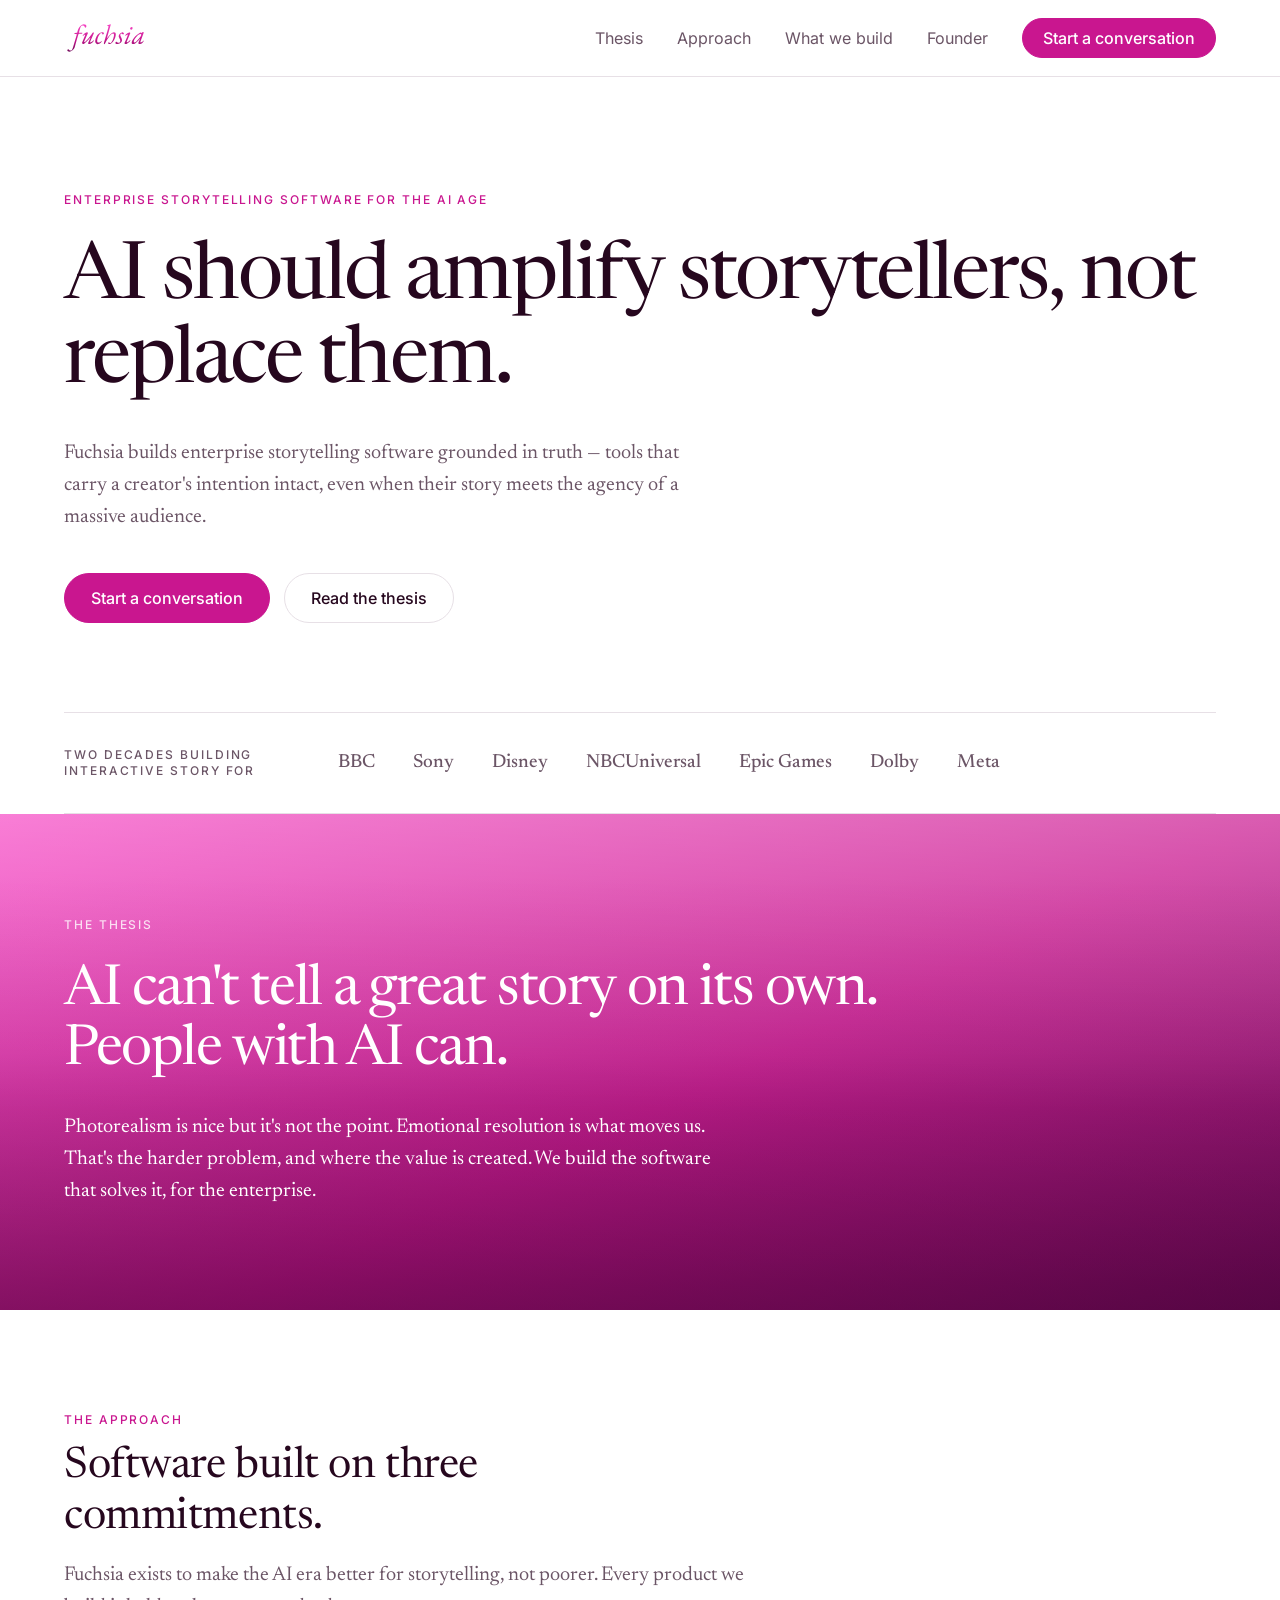
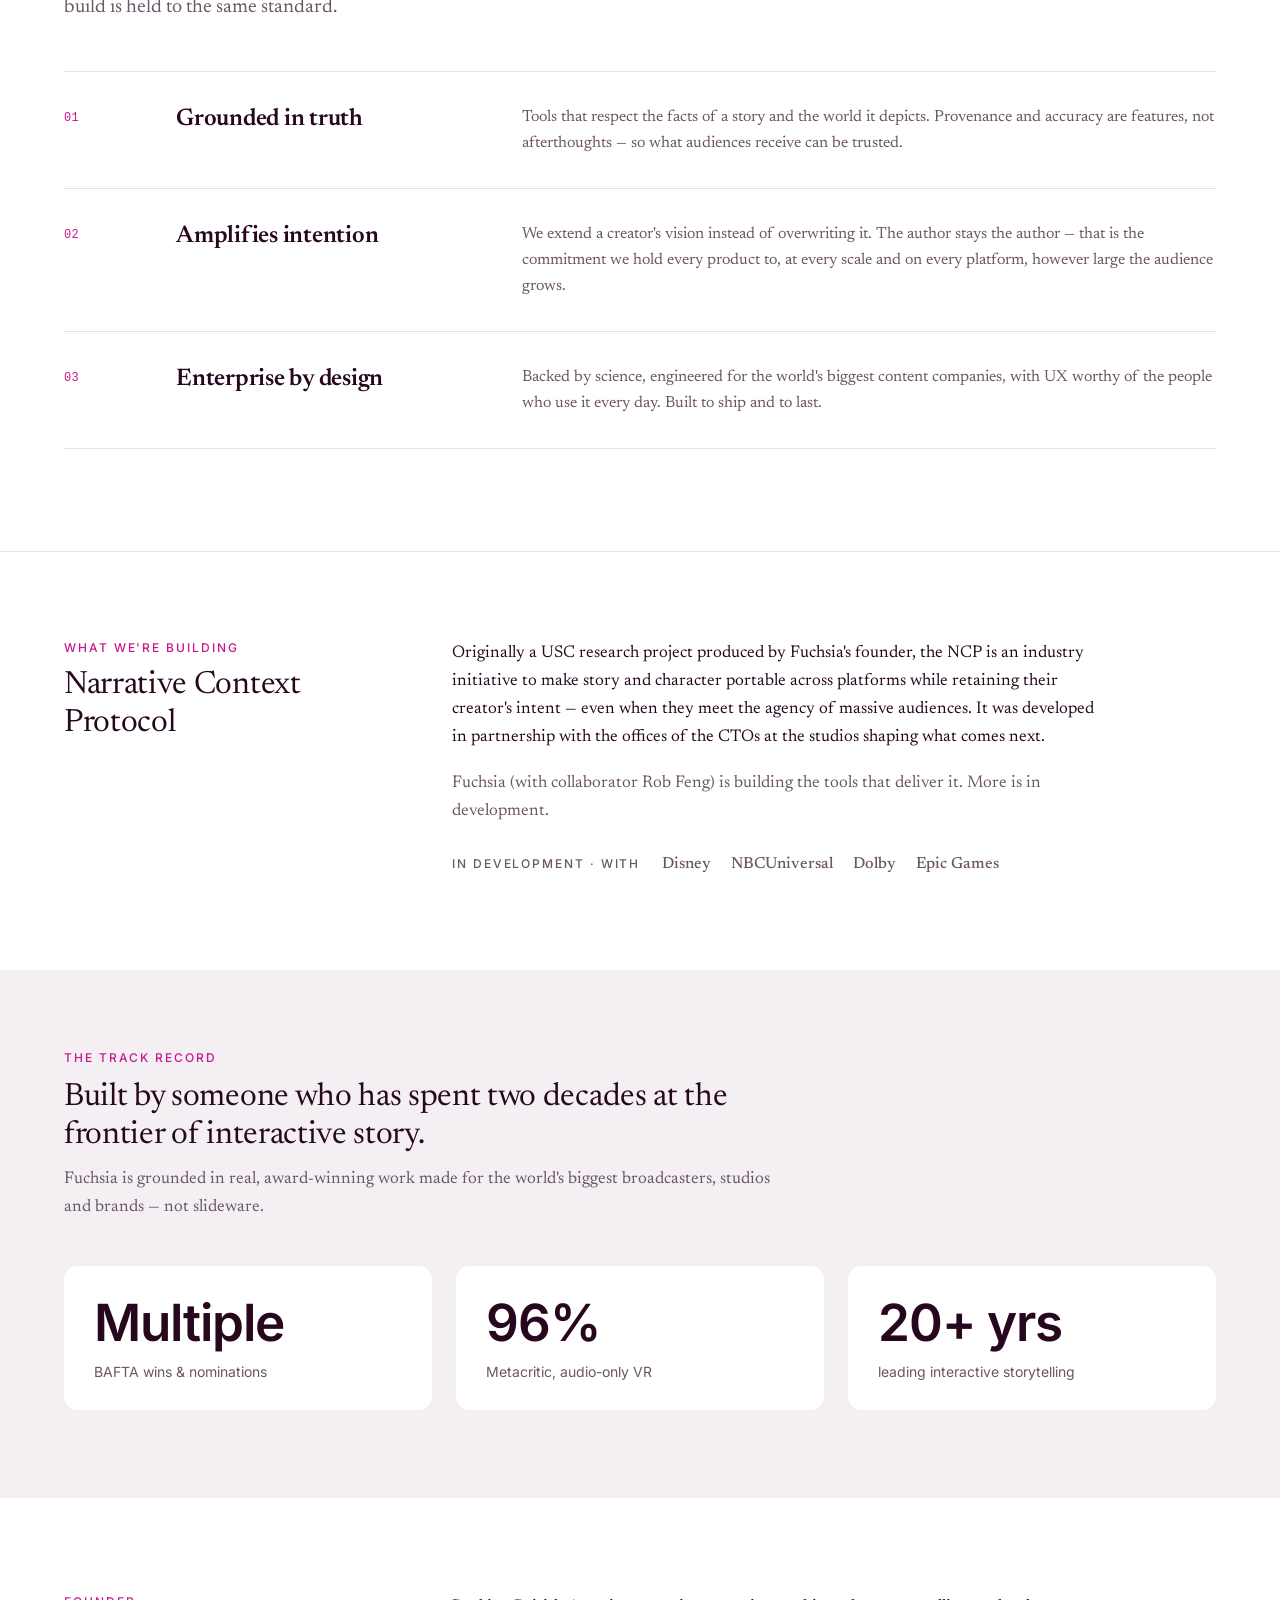
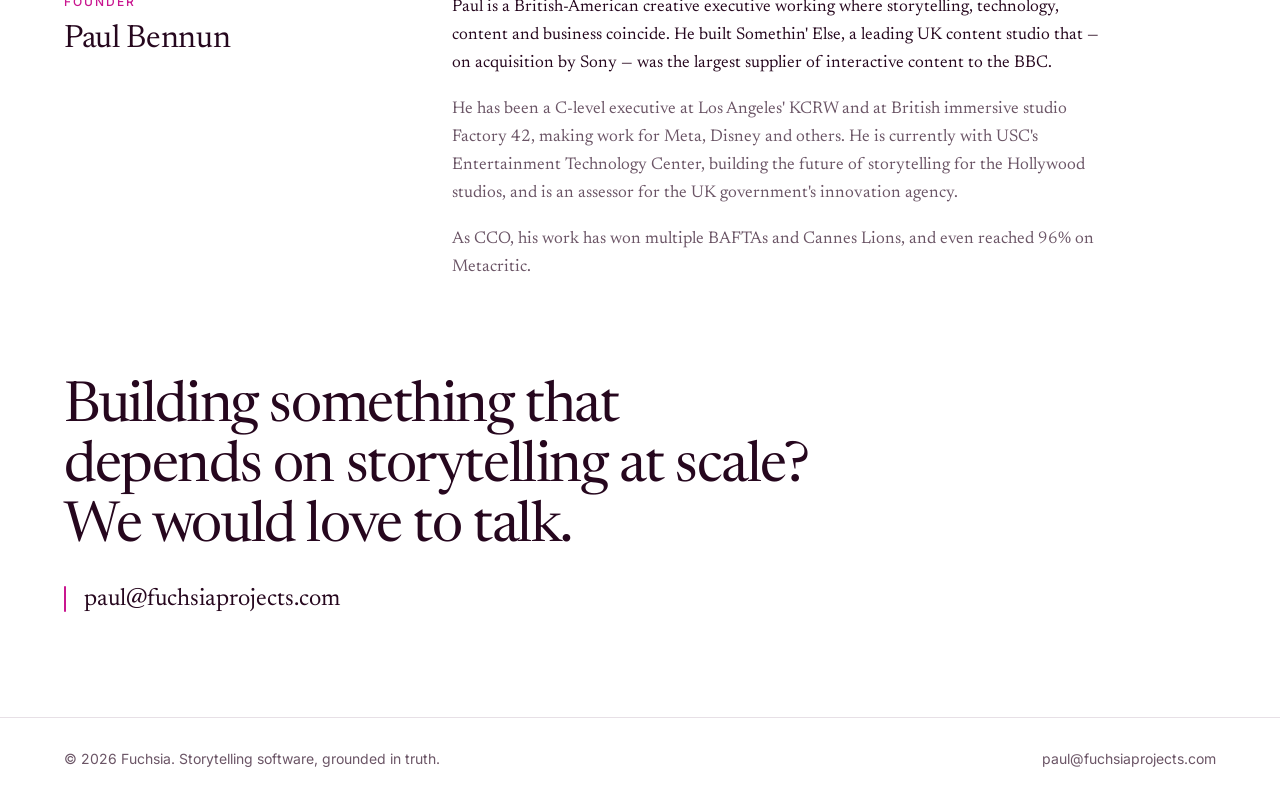
==== index.html @ edb86bba "site: the honesty batch — 46 sentences traced back to a mechanism (Refs paulbennun/fuchsia-website#2" ====
<!DOCTYPE html>
<html lang="en">
<head>
<meta charset="UTF-8">
<meta name="viewport" content="width=device-width, initial-scale=1.0">
<title>Fuchsia — Storytelling software for the age of AI</title>
<meta name="description" content="Fuchsia builds enterprise storytelling software grounded in truth — tools that amplify a creator's intention instead of replacing it, even at the scale of millions.">
<meta property="og:title" content="Fuchsia — Storytelling software for the age of AI">
<meta property="og:description" content="Enterprise storytelling software grounded in truth. We amplify creators, not replace them.">
<meta property="og:type" content="website">
<meta name="robots" content="noindex,nofollow">
<link rel="icon" type="image/svg+xml" href="icon.svg">
<link rel="preload" href="assets/fonts/newsreader.woff2" as="font" type="font/woff2" crossorigin>
<link rel="preload" href="assets/fonts/inter.woff2" as="font" type="font/woff2" crossorigin>
<link rel="stylesheet" href="assets/fonts.css">
<style>
  :root{
    /* Conservatory */
    --color-ground:#FFFFFF;
    --color-surface:#FAF8FA;
    --color-surface-sunk:#F3EFF3;
    --color-hairline:#E7E0E6;
    --color-ink:#26071E;
    --color-ink-muted:#6B5566;
    --color-ink-faint:#9A8A96;
    --color-brand-bright:#F646C4;
    --color-brand:#C9168F;
    --color-brand-deep:#720A5A;
    --color-brand-shadow:#3D0230;

    --font-display:'Newsreader',Georgia,'Times New Roman',serif;
    --font-body:'Newsreader',Georgia,'Times New Roman',serif;
    --font-ui:'Inter',system-ui,-apple-system,'Helvetica Neue',sans-serif;
    --font-mono:ui-monospace,SFMono-Regular,'SF Mono',Menlo,Consolas,monospace;

    --tracking-display:-0.025em;
    --tracking-tight:-0.01em;
    --tracking-caps:0.16em;

    --radius-md:14px;
    --radius-full:999px;

    --lane:1440px;
    --gutter:clamp(20px,5vw,72px);
  }

  *{box-sizing:border-box;margin:0;padding:0}
  html{scroll-behavior:smooth;-webkit-text-size-adjust:100%}
  body{
    background:var(--color-ground);
    color:var(--color-ink);
    font-family:var(--font-ui);
    font-size:16px;
    line-height:1.6;
    -webkit-font-smoothing:antialiased;
    -moz-osx-font-smoothing:grayscale;
    overflow-x:hidden;
  }
  a{color:inherit;text-decoration:none}
  img,svg{max-width:100%;display:block}
  h1,h2,h3{font-family:var(--font-display);font-weight:400;letter-spacing:var(--tracking-tight)}
  :focus-visible{outline:2px solid var(--color-brand);outline-offset:3px;border-radius:4px}

  .lane{width:100%;max-width:var(--lane);margin:0 auto;padding-inline:var(--gutter)}

  /* ── labels, headings, prose ─────────────────────────────────── */
  .kicker{
    font-family:var(--font-ui);font-size:12px;line-height:16px;font-weight:500;
    letter-spacing:var(--tracking-caps);text-transform:uppercase;color:var(--color-brand);
  }
  .kicker-quiet{color:var(--color-ink-muted)}
  .kicker-on-brand{color:rgba(255,255,255,.8)}
  .h-hero{font-size:clamp(40px,6.2vw,84px);line-height:1.05;letter-spacing:var(--tracking-display)}
  .h-xl{font-size:clamp(31px,4.4vw,60px);line-height:1.07;letter-spacing:var(--tracking-display)}
  .h-lg{font-size:clamp(28px,3.4vw,44px);line-height:1.18}
  .h-md{font-size:clamp(25px,2.6vw,32px);line-height:1.19}
  .lede{font-family:var(--font-body);font-size:clamp(18px,1.6vw,20px);line-height:1.6;color:var(--color-ink-muted)}
  .prose{font-family:var(--font-body);font-size:17px;line-height:28px}
  .prose-quiet{color:var(--color-ink-muted)}
  .measure-sm{max-width:640px}
  .measure{max-width:680px}
  .measure-lg{max-width:760px}

  /* ── buttons ─────────────────────────────────────────────────── */
  .btn{
    display:inline-flex;align-items:center;justify-content:center;
    font-family:var(--font-ui);font-size:16px;line-height:20px;font-weight:500;
    padding:14px 26px;border-radius:var(--radius-full);
    background:var(--color-brand);color:#fff;border:1px solid var(--color-brand);
    transition:transform .15s ease,box-shadow .15s ease;
  }
  .btn:hover{transform:translateY(-1px);box-shadow:0 8px 24px rgba(201,22,143,.28)}
  .btn-ghost{background:transparent;color:var(--color-ink);border-color:var(--color-hairline)}
  .btn-ghost:hover{border-color:var(--color-brand);box-shadow:none}
  .btn-sm{padding:9px 20px}
  .cta-row{display:flex;align-items:center;gap:14px;flex-wrap:wrap}

  /* ── nav ─────────────────────────────────────────────────────── */
  .nav{
    position:sticky;top:0;z-index:50;
    background:rgba(255,255,255,.86);backdrop-filter:blur(14px);
    border-bottom:1px solid var(--color-hairline);
  }
  .nav-inner{
    display:flex;align-items:center;justify-content:space-between;
    gap:14px 40px;flex-wrap:wrap;padding-block:18px;
  }
  .wordmark{height:34px;width:auto}
  .nav-links{display:flex;align-items:center;gap:12px 34px;flex-wrap:wrap}
  .nav-links a{font-family:var(--font-ui);font-size:16px;line-height:20px;color:var(--color-ink-muted)}
  .nav-links a:hover{color:var(--color-ink)}
  .nav-links a.btn,.nav-links a.btn:hover{color:#fff}
  @media(max-width:900px){
    .nav-inner{padding-block:14px}
    .nav-links{gap:10px 20px}
    .nav-links a{font-size:15px}
  }
  @media(max-width:640px){.nav{position:static}}
  @media(max-width:520px){
    .nav-inner{gap:10px 12px}
    .nav-links a:not(.btn){display:none}
    .nav-links .btn{font-size:15px;padding:8px 16px}
    .wordmark{height:28px}
  }

  /* ── hero ────────────────────────────────────────────────────── */
  .hero{padding-block:clamp(64px,9vw,120px) clamp(56px,7vw,96px)}
  .hero .kicker{display:block;margin-bottom:30px}
  .hero h1{margin-bottom:32px;max-width:1160px}
  .hero .lede{margin-bottom:40px}

  /* ── clients strip ───────────────────────────────────────────── */
  .clients{
    border-top:1px solid var(--color-hairline);border-bottom:1px solid var(--color-hairline);
    display:flex;align-items:center;gap:20px 44px;flex-wrap:wrap;padding-block:34px;
  }
  .clients-label{
    flex:0 0 230px;font-family:var(--font-ui);font-size:12px;line-height:16px;font-weight:500;
    letter-spacing:var(--tracking-caps);text-transform:uppercase;color:var(--color-ink-muted);
  }
  .clients-list{display:flex;align-items:center;gap:14px 38px;flex-wrap:wrap;list-style:none}
  .clients-list li{font-family:var(--font-display);font-size:19px;line-height:24px;font-weight:500;color:var(--color-ink-muted)}
  @media(max-width:720px){.clients-label{flex-basis:100%}}

  /* ── gradient band ───────────────────────────────────────────── */
  .band{position:relative;overflow:hidden;color:#fff;isolation:isolate}
  .band{background:linear-gradient(155deg,#F646C4 0%,#C9168F 55%,#720A5A 100%)}
  @supports (background:linear-gradient(in oklab,red,blue)){
    .band{background:linear-gradient(in oklab 155deg,#F646C4 0%,#C9168F 55%,#720A5A 100%)}
  }
  .band::before,.band::after{content:"";position:absolute;left:0;width:100%;pointer-events:none;z-index:-1}
  .band::before{
    top:0;height:640px;
    background:linear-gradient(180deg,rgba(255,255,255,.30) 0%,rgba(255,255,255,.04) 46%,rgba(255,255,255,0) 74%);
  }
  .band::after{
    bottom:0;height:640px;
    background:linear-gradient(0deg,rgba(61,2,48,.52) 0%,rgba(61,2,48,.10) 40%,rgba(61,2,48,0) 68%);
  }
  .band-inner{padding-block:clamp(64px,8vw,104px)}
  .band .kicker{display:block;margin-bottom:28px}
  .band h2{margin-bottom:30px;max-width:900px;color:#fff}
  .band .lede{color:#fff;max-width:680px}

  /* ── numbered rows ───────────────────────────────────────────── */
  .section{padding-block:clamp(64px,8vw,104px)}
  .section-head{display:flex;flex-direction:column;gap:14px;max-width:680px;margin-bottom:48px}
  .rows{display:flex;flex-direction:column;border-top:1px solid var(--color-hairline)}
  .row{
    display:grid;grid-template-columns:56px 290px minmax(0,1fr);gap:56px;align-items:start;
    padding-block:32px;border-bottom:1px solid var(--color-hairline);
  }
  .row-num{
    font-family:var(--font-mono);font-size:12px;line-height:16px;color:var(--color-brand);
    padding-top:6px;letter-spacing:.02em;
  }
  .row-title{font-family:var(--font-display);font-size:24px;line-height:30px;font-weight:600;color:var(--color-ink)}
  .row-body{font-family:var(--font-body);font-size:16px;line-height:26px;color:var(--color-ink-muted)}
  @media(max-width:960px){
    .row{grid-template-columns:44px minmax(0,1fr);gap:14px 22px}
    .row-title{grid-column:2}
    .row-body{grid-column:2}
  }

  /* ── two-column editorial block ──────────────────────────────── */
  .split{display:grid;grid-template-columns:300px minmax(0,1fr);gap:88px;align-items:start}
  .split-label{display:flex;flex-direction:column;gap:10px}
  .split-body{display:flex;flex-direction:column;gap:18px;max-width:660px}
  @media(max-width:900px){.split{grid-template-columns:1fr;gap:28px}}

  .partners{display:flex;align-items:center;gap:14px 22px;flex-wrap:wrap;padding-top:10px}
  .partners-label{
    font-family:var(--font-ui);font-size:12px;line-height:16px;font-weight:500;
    letter-spacing:var(--tracking-caps);text-transform:uppercase;color:var(--color-ink-muted);
  }
  .partners-list{display:flex;align-items:center;gap:10px 20px;flex-wrap:wrap;list-style:none}
  .partners-list li{font-family:var(--font-display);font-size:16px;line-height:20px;font-weight:500;color:var(--color-ink-muted)}

  /* ── track record ────────────────────────────────────────────── */
  .sunk{background:var(--color-surface-sunk)}
  .stats{display:grid;grid-template-columns:repeat(auto-fit,minmax(230px,1fr));gap:24px}
  .stat{background:var(--color-ground);border-radius:var(--radius-md);padding:28px 30px;display:flex;flex-direction:column;gap:10px}
  .stat-n{font-family:var(--font-ui);font-size:clamp(40px,4vw,52px);line-height:1.12;font-weight:600;letter-spacing:-.02em;color:var(--color-ink)}
  .stat-l{font-family:var(--font-ui);font-size:14px;line-height:20px;color:var(--color-ink-muted)}

  /* ── closer ──────────────────────────────────────────────────── */
  .closer{padding-bottom:clamp(72px,8vw,104px);display:flex;flex-direction:column;gap:26px;align-items:flex-start}
  .closer h2{max-width:760px}
  .contact{display:flex;align-items:center;gap:18px}
  .contact-bar{flex:none;width:2px;height:26px;border-radius:var(--radius-full);background:var(--color-brand)}
  .contact a{font-family:var(--font-display);font-size:clamp(20px,2vw,24px);line-height:30px;color:var(--color-ink)}
  .contact a:hover{color:var(--color-brand)}

  /* ── footer ──────────────────────────────────────────────────── */
  .footer{border-top:1px solid var(--color-hairline)}
  .footer-inner{
    display:flex;align-items:center;justify-content:space-between;gap:14px 48px;flex-wrap:wrap;
    padding-block:32px 40px;font-family:var(--font-ui);font-size:14px;line-height:18px;color:var(--color-ink-muted);
  }
  .footer-inner a:hover{color:var(--color-ink)}

  .reveal{opacity:0;transform:translateY(24px);transition:opacity .7s ease,transform .7s ease}
  .reveal.in{opacity:1;transform:none}
  @media(prefers-reduced-motion:reduce){
    html{scroll-behavior:auto}
    .reveal{opacity:1;transform:none;transition:none}
    .btn:hover{transform:none}
  }
</style>
</head>
<body>

<header class="nav">
  <div class="lane nav-inner">
    <a href="#top" aria-label="Fuchsia — home"><img class="wordmark" src="assets/fuchsia-wordmark-gradient.svg" alt="Fuchsia"></a>
    <nav class="nav-links" aria-label="Primary">
      <a href="#thesis">Thesis</a>
      <a href="#approach">Approach</a>
      <a href="#build">What we build</a>
      <a href="#founder">Founder</a>
      <a class="btn btn-sm" href="#contact">Start a conversation</a>
    </nav>
  </div>
</header>

<main id="top">

  <section class="lane hero">
    <span class="kicker">Enterprise storytelling software for the AI age</span>
    <h1 class="h-hero">AI should amplify storytellers, not replace them.</h1>
    <p class="lede measure-sm">Fuchsia builds enterprise storytelling software grounded in truth — tools that carry a creator's intention intact, even when their story meets the agency of a massive audience.</p>
    <div class="cta-row">
      <a class="btn" href="#contact">Start a conversation</a>
      <a class="btn btn-ghost" href="#thesis">Read the thesis</a>
    </div>
  </section>

  <div class="lane">
    <div class="clients">
      <p class="clients-label">Two decades building interactive story for</p>
      <ul class="clients-list">
        <li>BBC</li><li>Sony</li><li>Disney</li><li>NBCUniversal</li><li>Epic Games</li><li>Dolby</li><li>Meta</li>
      </ul>
    </div>
  </div>

  <section class="band" id="thesis">
    <div class="lane band-inner">
      <span class="kicker kicker-on-brand">The thesis</span>
      <h2 class="h-xl">AI can't tell a great story on its own. People with AI can.</h2>
      <p class="lede">Photorealism is nice but it's not the point. Emotional resolution is what moves us. That's the harder problem, and where the value is created. We build the software that solves it, for the enterprise.</p>
    </div>
  </section>

  <section class="lane section reveal" id="approach">
    <div class="section-head">
      <span class="kicker">The approach</span>
      <h2 class="h-lg">Software built on three commitments.</h2>
      <p class="lede">Fuchsia exists to make the AI era better for storytelling, not poorer. Every product we build is held to the same standard.</p>
    </div>
    <div class="rows">
      <div class="row">
        <div class="row-num">01</div>
        <h3 class="row-title">Grounded in truth</h3>
        <p class="row-body">Tools that respect the facts of a story and the world it depicts. Provenance and accuracy are features, not afterthoughts — so what audiences receive can be trusted.</p>
      </div>
      <div class="row">
        <div class="row-num">02</div>
        <h3 class="row-title">Amplifies intention</h3>
        <p class="row-body">We extend a creator's vision instead of overwriting it. The author stays the author — that is the commitment we hold every product to, at every scale and on every platform, however large the audience grows.</p>
      </div>
      <div class="row">
        <div class="row-num">03</div>
        <h3 class="row-title">Enterprise by design</h3>
        <p class="row-body">Backed by science, engineered for the world's biggest content companies, with UX worthy of the people who use it every day. Built to ship and to last.</p>
      </div>
    </div>
  </section>

  <section class="lane split reveal" id="build" style="border-top:1px solid var(--color-hairline);padding-block:clamp(56px,7vw,88px) clamp(64px,8vw,96px)">
    <div class="split-label">
      <span class="kicker">What we're building</span>
      <h2 class="h-md">Narrative Context Protocol</h2>
    </div>
    <div class="split-body">
      <p class="prose">Originally a USC research project produced by Fuchsia's founder, the NCP is an industry initiative to make story and character portable across platforms while retaining their creator's intent — even when they meet the agency of massive audiences. It was developed in partnership with the offices of the CTOs at the studios shaping what comes next.</p>
      <p class="prose prose-quiet">Fuchsia (with collaborator Rob Feng) is building the tools that deliver it. More is in development.</p>
      <div class="partners">
        <span class="partners-label">In development · with</span>
        <ul class="partners-list"><li>Disney</li><li>NBCUniversal</li><li>Dolby</li><li>Epic Games</li></ul>
      </div>
    </div>
  </section>

  <section class="sunk" id="proof">
    <div class="lane" style="padding-block:clamp(56px,6.5vw,80px) clamp(64px,7vw,88px)">
      <div class="section-head reveal" style="max-width:720px;gap:12px;margin-bottom:44px">
        <span class="kicker">The track record</span>
        <h2 class="h-md">Built by someone who has spent two decades at the frontier of interactive story.</h2>
        <p class="prose prose-quiet">Fuchsia is grounded in real, award-winning work made for the world's biggest broadcasters, studios and brands — not slideware.</p>
      </div>
      <div class="stats reveal">
        <div class="stat"><div class="stat-n">Multiple</div><div class="stat-l">BAFTA wins &amp; nominations</div></div>
        <div class="stat"><div class="stat-n">96%</div><div class="stat-l">Metacritic, audio-only VR</div></div>
        <div class="stat"><div class="stat-n">20+ yrs</div><div class="stat-l">leading interactive storytelling</div></div>
      </div>
    </div>
  </section>

  <section class="lane split reveal" id="founder" style="padding-block:clamp(64px,8vw,96px)">
    <div class="split-label">
      <span class="kicker">Founder</span>
      <h2 class="h-md">Paul Bennun</h2>
    </div>
    <div class="split-body">
      <p class="prose">Paul is a British-American creative executive working where storytelling, technology, content and business coincide. He built Somethin' Else, a leading UK content studio that — on acquisition by Sony — was the largest supplier of interactive content to the BBC.</p>
      <p class="prose prose-quiet">He has been a C-level executive at Los Angeles' KCRW and at British immersive studio Factory 42, making work for Meta, Disney and others. He is currently with USC's Entertainment Technology Center, building the future of storytelling for the Hollywood studios, and is an assessor for the UK government's innovation agency.</p>
      <p class="prose prose-quiet">As CCO, his work has won multiple BAFTAs and Cannes Lions, and even reached 96% on Metacritic.</p>
    </div>
  </section>

  <section class="lane closer" id="contact">
    <h2 class="h-xl">Building something that depends on storytelling at scale? We would love to talk.</h2>
    <p class="contact">
      <span class="contact-bar" aria-hidden="true"></span>
      <a href="mailto:paul@fuchsiaprojects.com?subject=Fuchsia">paul@fuchsiaprojects.com</a>
    </p>
  </section>

</main>

<footer class="footer">
  <div class="lane footer-inner">
    <span>© 2026 Fuchsia. Storytelling software, grounded in truth.</span>
    <a href="mailto:paul@fuchsiaprojects.com">paul@fuchsiaprojects.com</a>
  </div>
</footer>

<script>
  var io = new IntersectionObserver(function (entries) {
    entries.forEach(function (e) {
      if (e.isIntersecting) { e.target.classList.add('in'); io.unobserve(e.target); }
    });
  }, { threshold: .12 });
  document.querySelectorAll('.reveal').forEach(function (el) { io.observe(el); });
</script>

</body>
</html>
---- assets/fonts.css ----
/* Fuchsia — self-hosted webfonts. Same origin: no third-party request is made to
   render this site. Newsreader and Inter are both SIL Open Font License 1.1;
   the licences ship beside the files in assets/fonts/. */

@font-face {
  font-family: 'Newsreader';
  font-style: normal;
  font-weight: 400 700;
  font-display: swap;
  src: url(fonts/newsreader.woff2) format('woff2');
}
@font-face {
  font-family: 'Newsreader';
  font-style: italic;
  font-weight: 400 700;
  font-display: swap;
  src: url(fonts/newsreader-italic.woff2) format('woff2');
}
@font-face {
  font-family: 'Inter';
  font-style: normal;
  font-weight: 400 700;
  font-display: swap;
  src: url(fonts/inter.woff2) format('woff2');
}
@font-face {
  font-family: 'Inter';
  font-style: italic;
  font-weight: 400 700;
  font-display: swap;
  src: url(fonts/inter-italic.woff2) format('woff2');
}
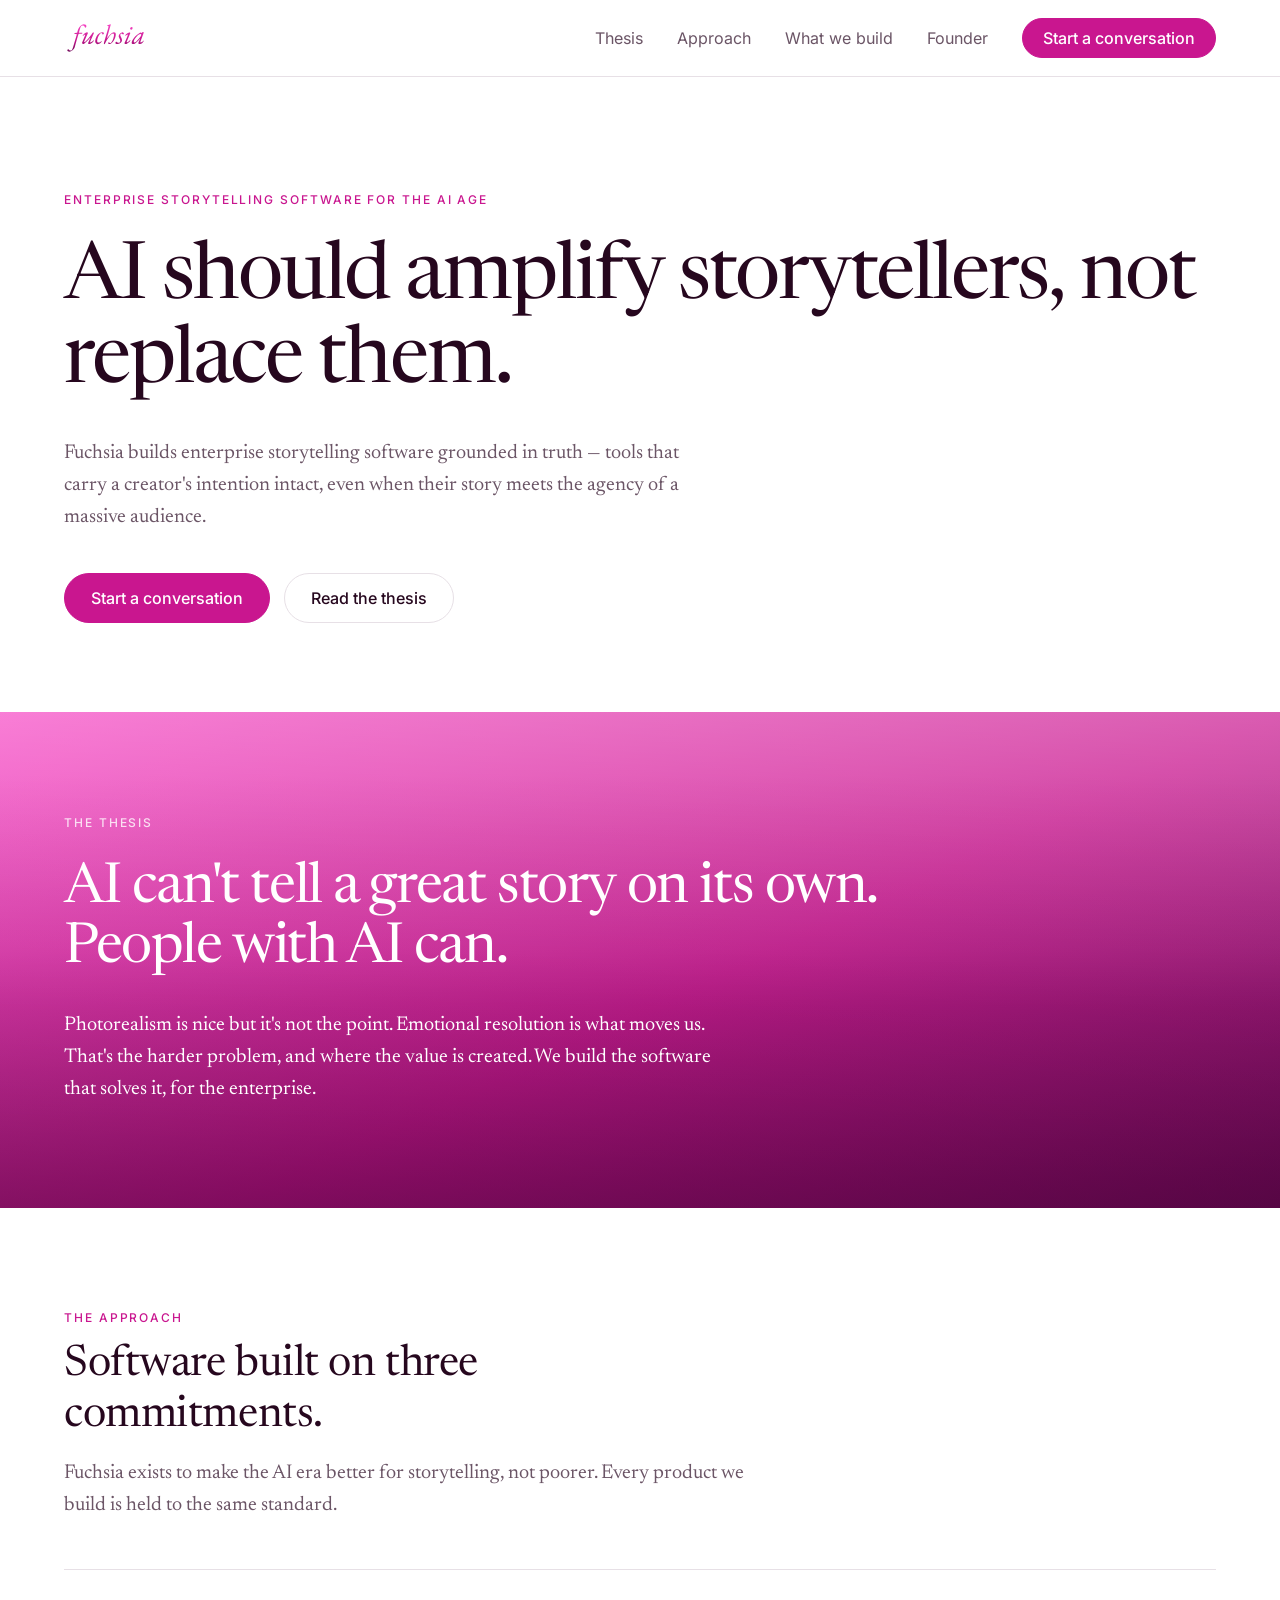
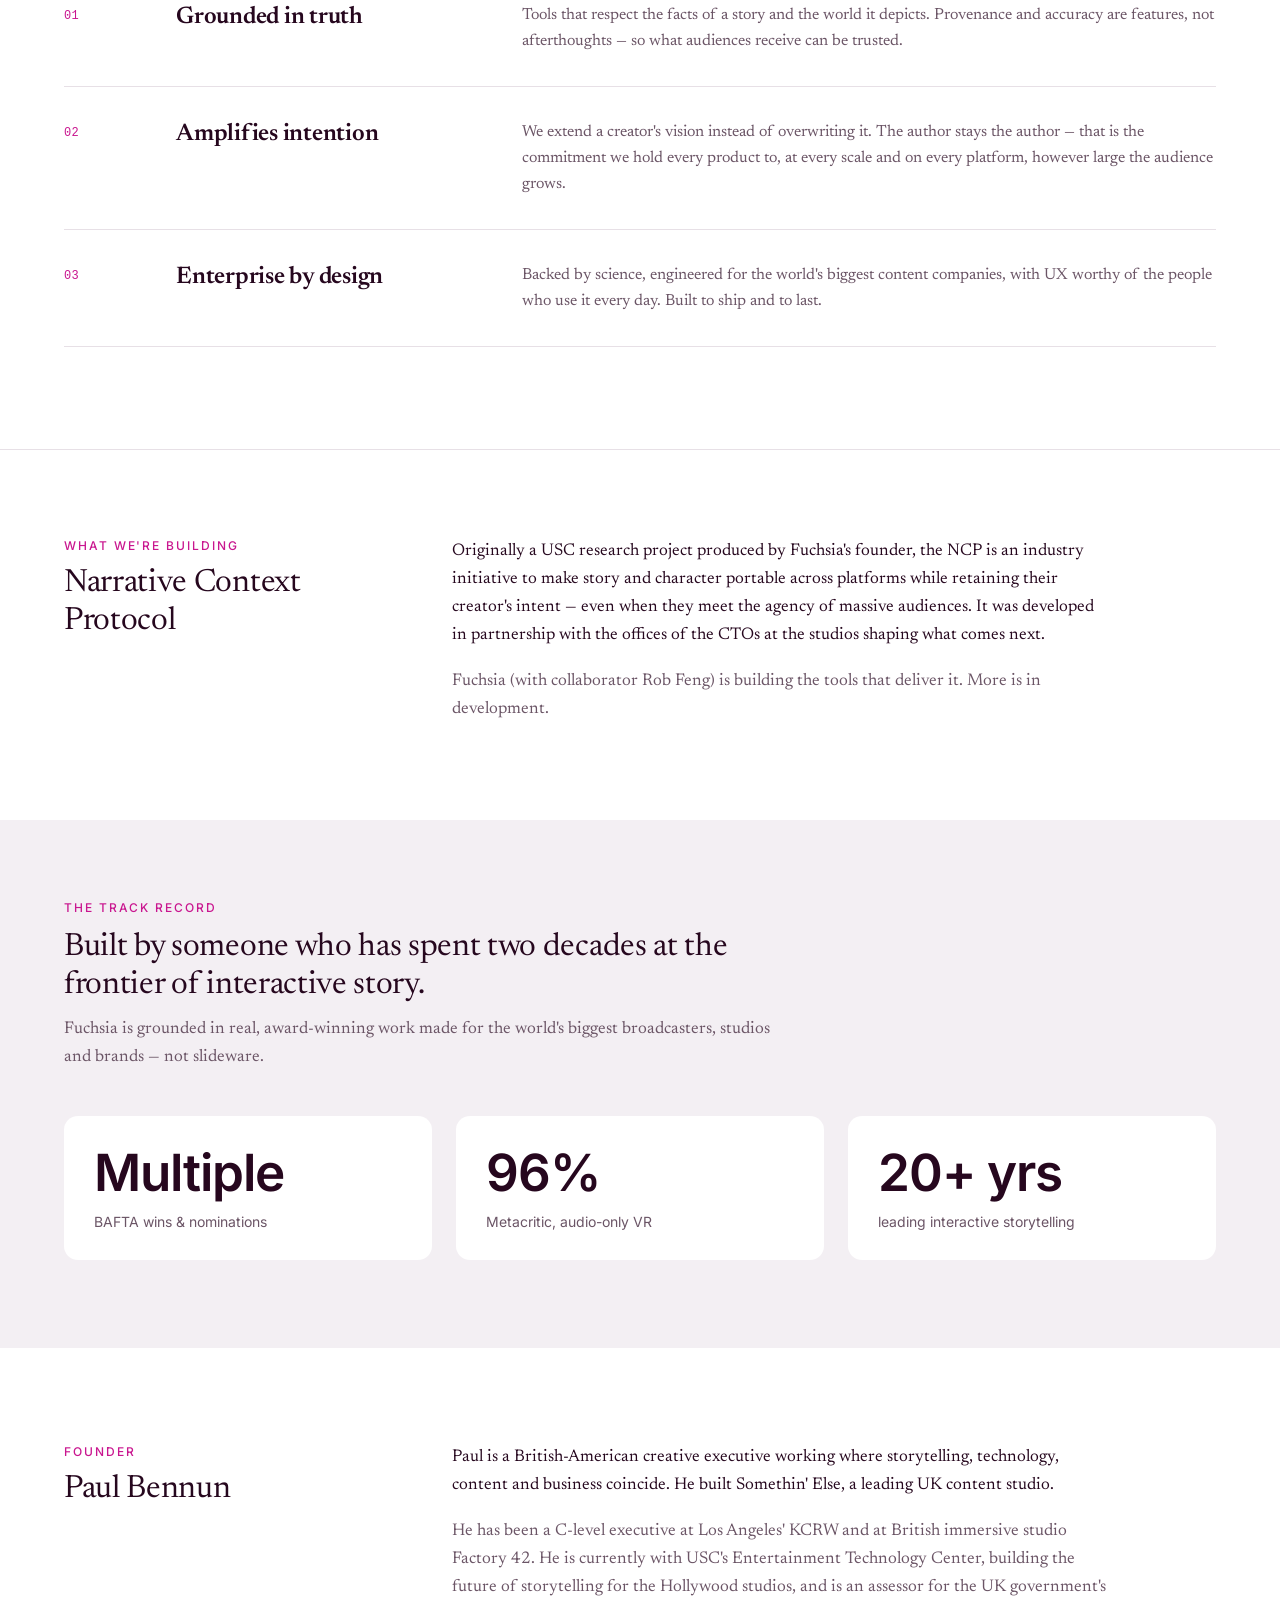
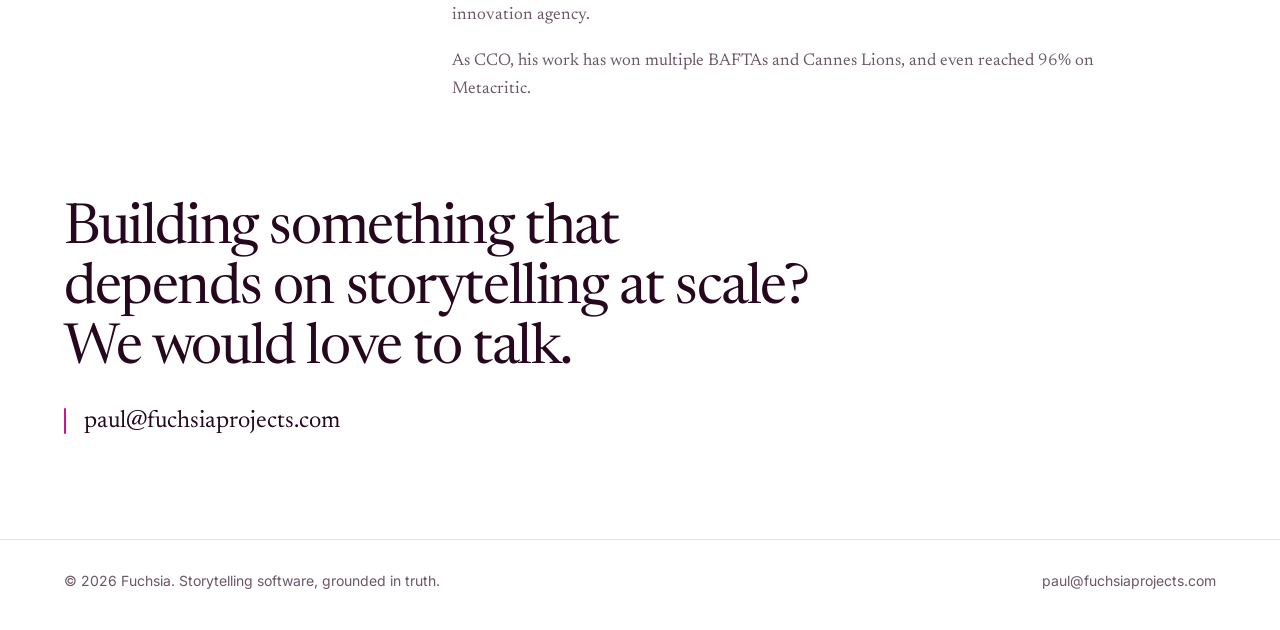
==== commit 8ff1c4de: "site: the homepage stops naming other people's companies Paul's ruling, 2026-09-11: "I'd actually li" ====
--- a/index.html
+++ b/index.html
@@ -255,15 +255,6 @@
     </div>
   </section>
 
-  <div class="lane">
-    <div class="clients">
-      <p class="clients-label">Two decades building interactive story for</p>
-      <ul class="clients-list">
-        <li>BBC</li><li>Sony</li><li>Disney</li><li>NBCUniversal</li><li>Epic Games</li><li>Dolby</li><li>Meta</li>
-      </ul>
-    </div>
-  </div>
-
   <section class="band" id="thesis">
     <div class="lane band-inner">
       <span class="kicker kicker-on-brand">The thesis</span>
@@ -305,10 +296,6 @@
     <div class="split-body">
       <p class="prose">Originally a USC research project produced by Fuchsia's founder, the NCP is an industry initiative to make story and character portable across platforms while retaining their creator's intent — even when they meet the agency of massive audiences. It was developed in partnership with the offices of the CTOs at the studios shaping what comes next.</p>
       <p class="prose prose-quiet">Fuchsia (with collaborator Rob Feng) is building the tools that deliver it. More is in development.</p>
-      <div class="partners">
-        <span class="partners-label">In development · with</span>
-        <ul class="partners-list"><li>Disney</li><li>NBCUniversal</li><li>Dolby</li><li>Epic Games</li></ul>
-      </div>
     </div>
   </section>
 
@@ -333,8 +320,8 @@
       <h2 class="h-md">Paul Bennun</h2>
     </div>
     <div class="split-body">
-      <p class="prose">Paul is a British-American creative executive working where storytelling, technology, content and business coincide. He built Somethin' Else, a leading UK content studio that — on acquisition by Sony — was the largest supplier of interactive content to the BBC.</p>
-      <p class="prose prose-quiet">He has been a C-level executive at Los Angeles' KCRW and at British immersive studio Factory 42, making work for Meta, Disney and others. He is currently with USC's Entertainment Technology Center, building the future of storytelling for the Hollywood studios, and is an assessor for the UK government's innovation agency.</p>
+      <p class="prose">Paul is a British-American creative executive working where storytelling, technology, content and business coincide. He built Somethin' Else, a leading UK content studio.</p>
+      <p class="prose prose-quiet">He has been a C-level executive at Los Angeles' KCRW and at British immersive studio Factory 42. He is currently with USC's Entertainment Technology Center, building the future of storytelling for the Hollywood studios, and is an assessor for the UK government's innovation agency.</p>
       <p class="prose prose-quiet">As CCO, his work has won multiple BAFTAs and Cannes Lions, and even reached 96% on Metacritic.</p>
     </div>
   </section>
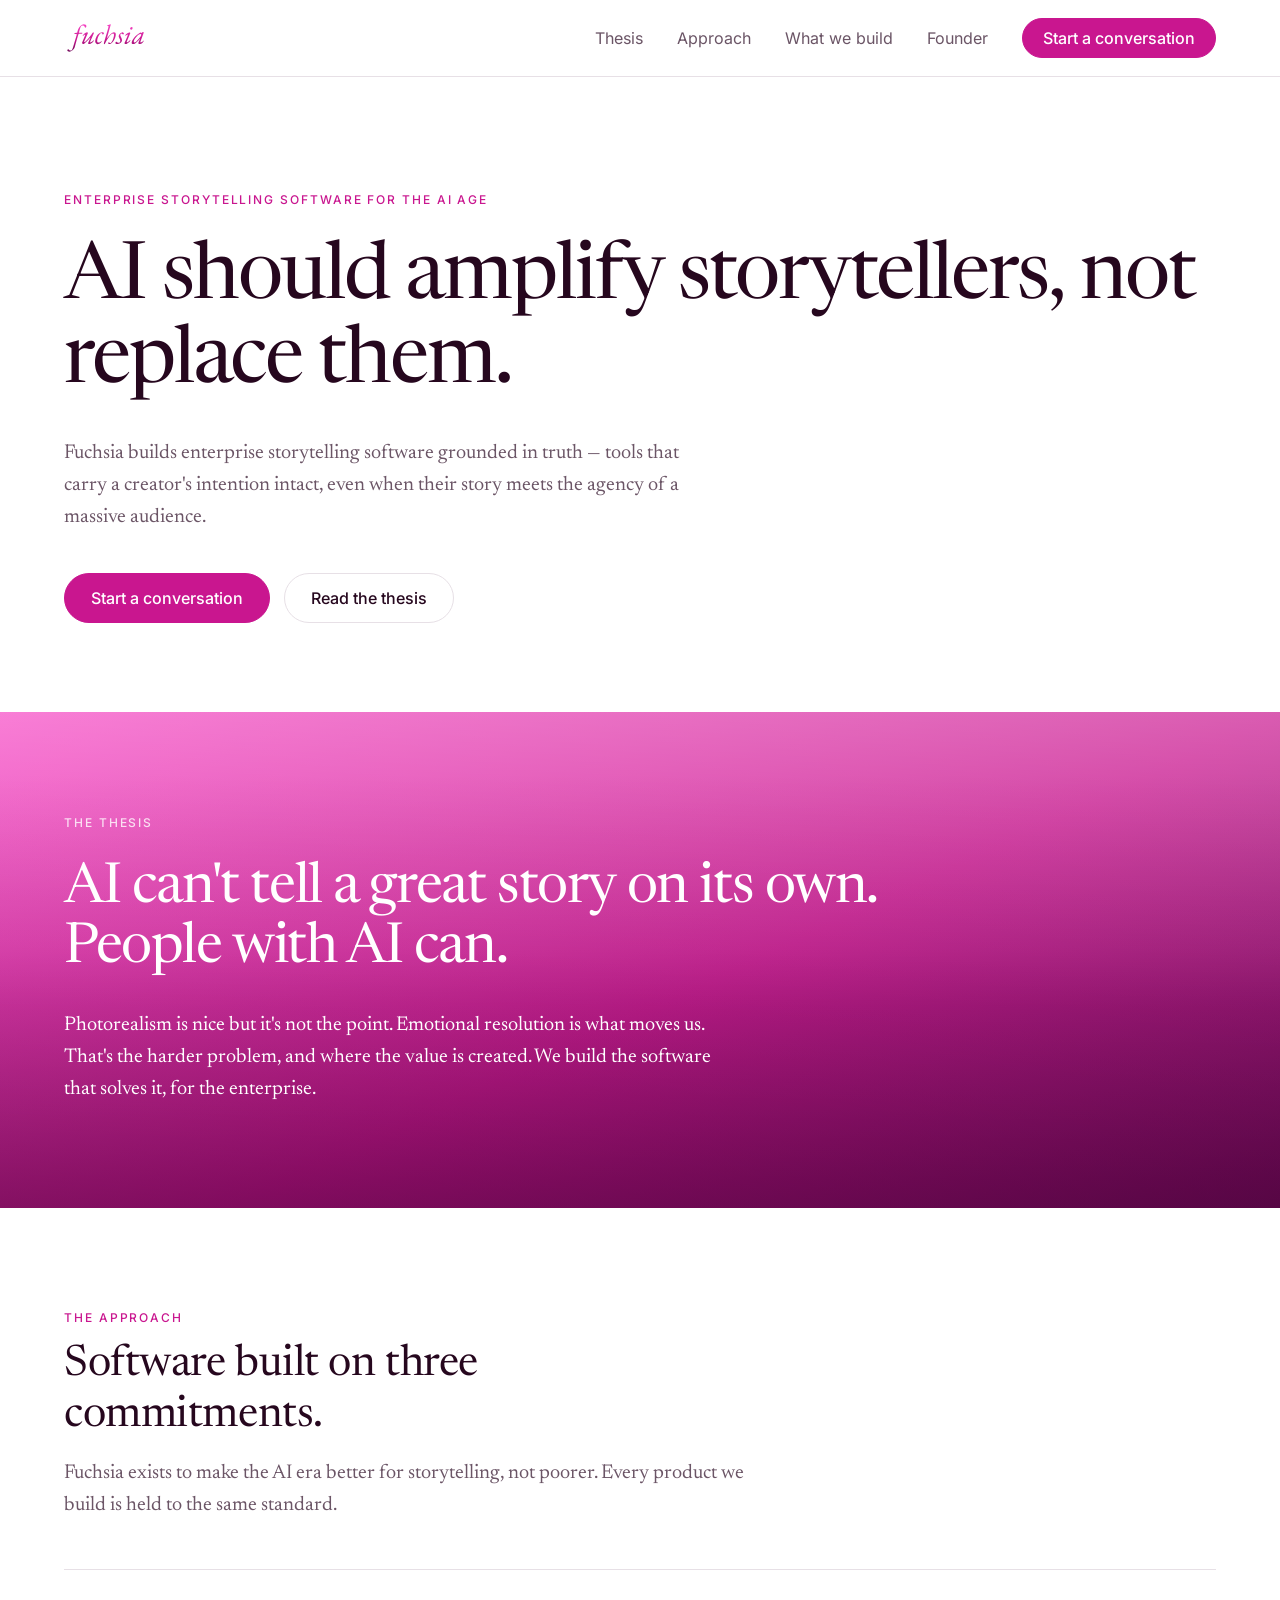
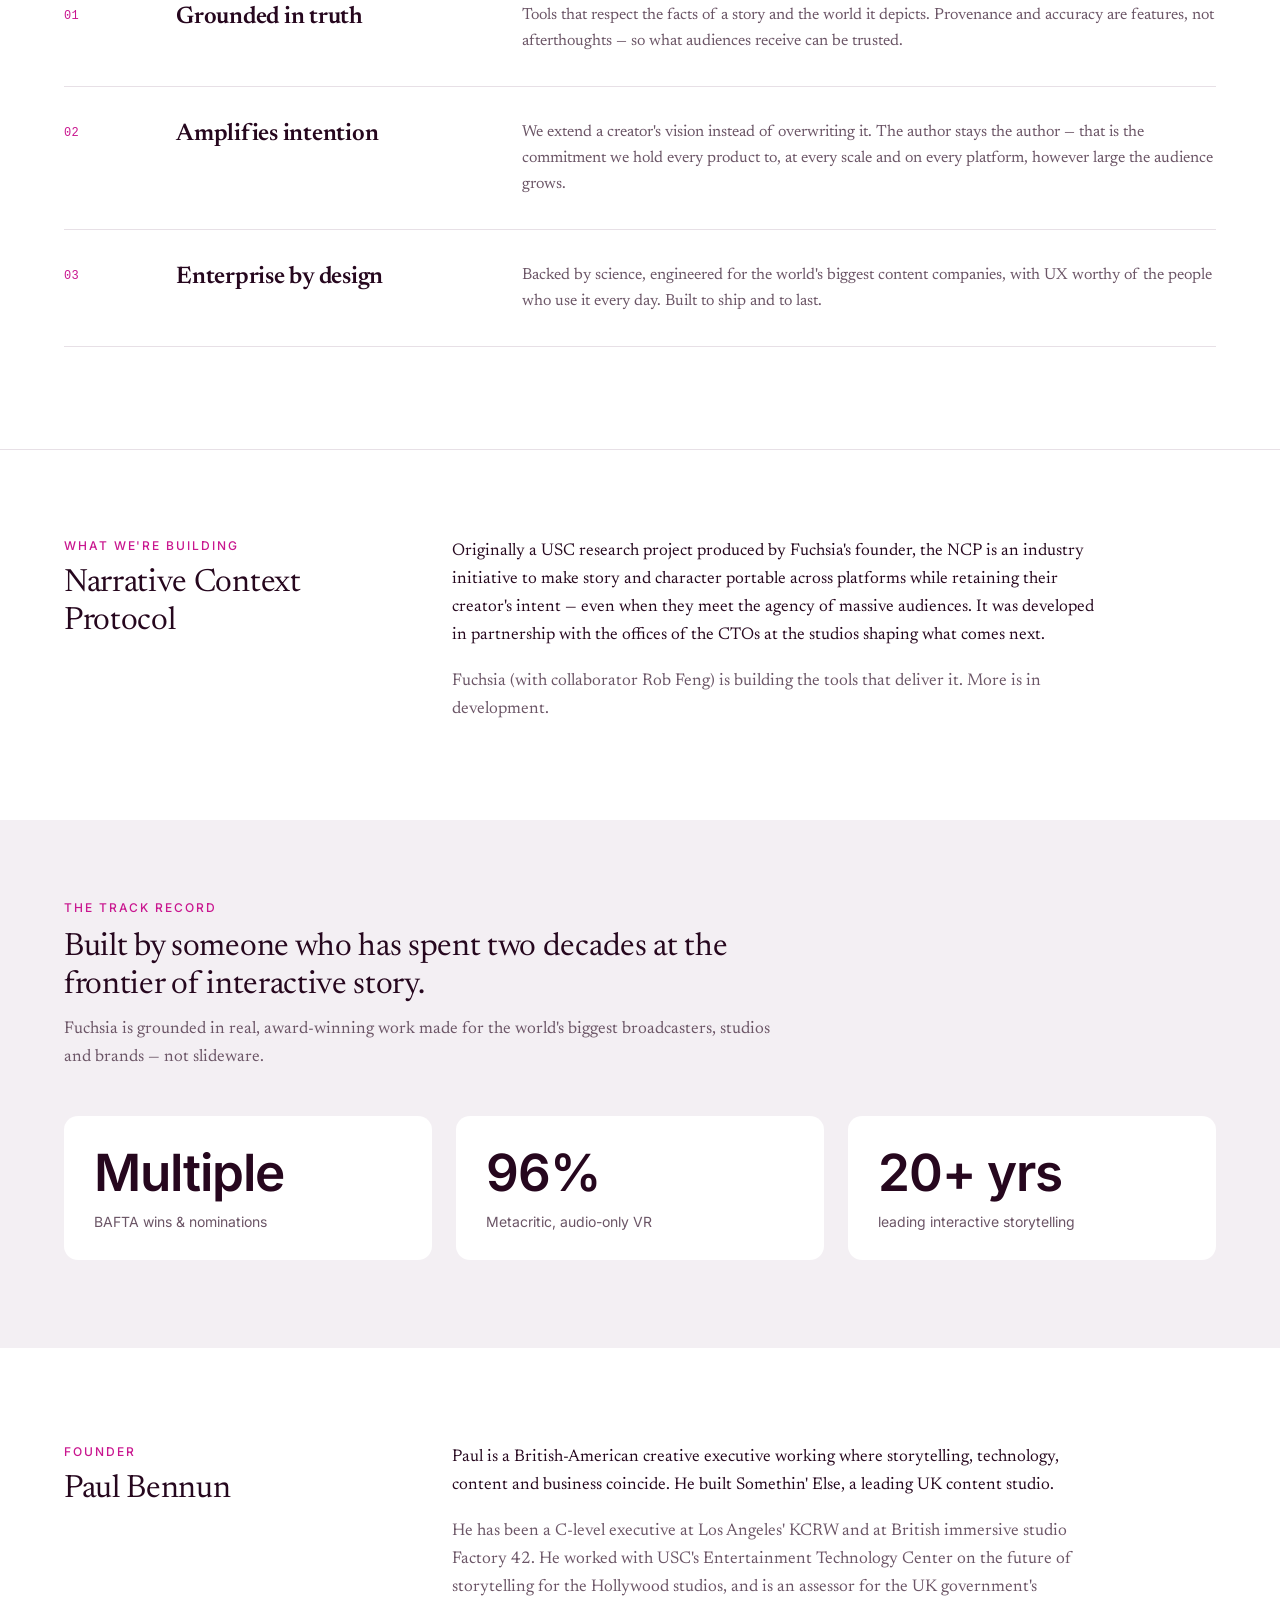
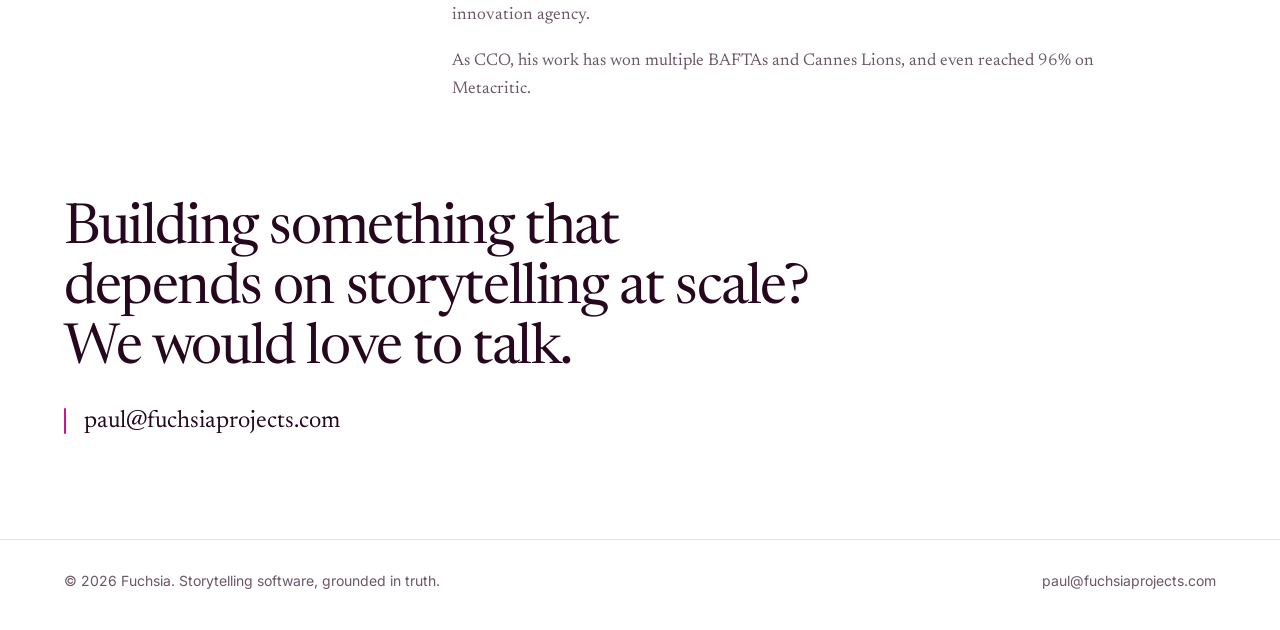
==== commit e0a5e16e: "site: USC moves into the past tense, on Paul's ruling Paul, 2026-09-11: "USC can stay. But has to be" ====
--- a/index.html
+++ b/index.html
@@ -321,7 +321,7 @@
     </div>
     <div class="split-body">
       <p class="prose">Paul is a British-American creative executive working where storytelling, technology, content and business coincide. He built Somethin' Else, a leading UK content studio.</p>
-      <p class="prose prose-quiet">He has been a C-level executive at Los Angeles' KCRW and at British immersive studio Factory 42. He is currently with USC's Entertainment Technology Center, building the future of storytelling for the Hollywood studios, and is an assessor for the UK government's innovation agency.</p>
+      <p class="prose prose-quiet">He has been a C-level executive at Los Angeles' KCRW and at British immersive studio Factory 42. He worked with USC's Entertainment Technology Center on the future of storytelling for the Hollywood studios, and is an assessor for the UK government's innovation agency.</p>
       <p class="prose prose-quiet">As CCO, his work has won multiple BAFTAs and Cannes Lions, and even reached 96% on Metacritic.</p>
     </div>
   </section>
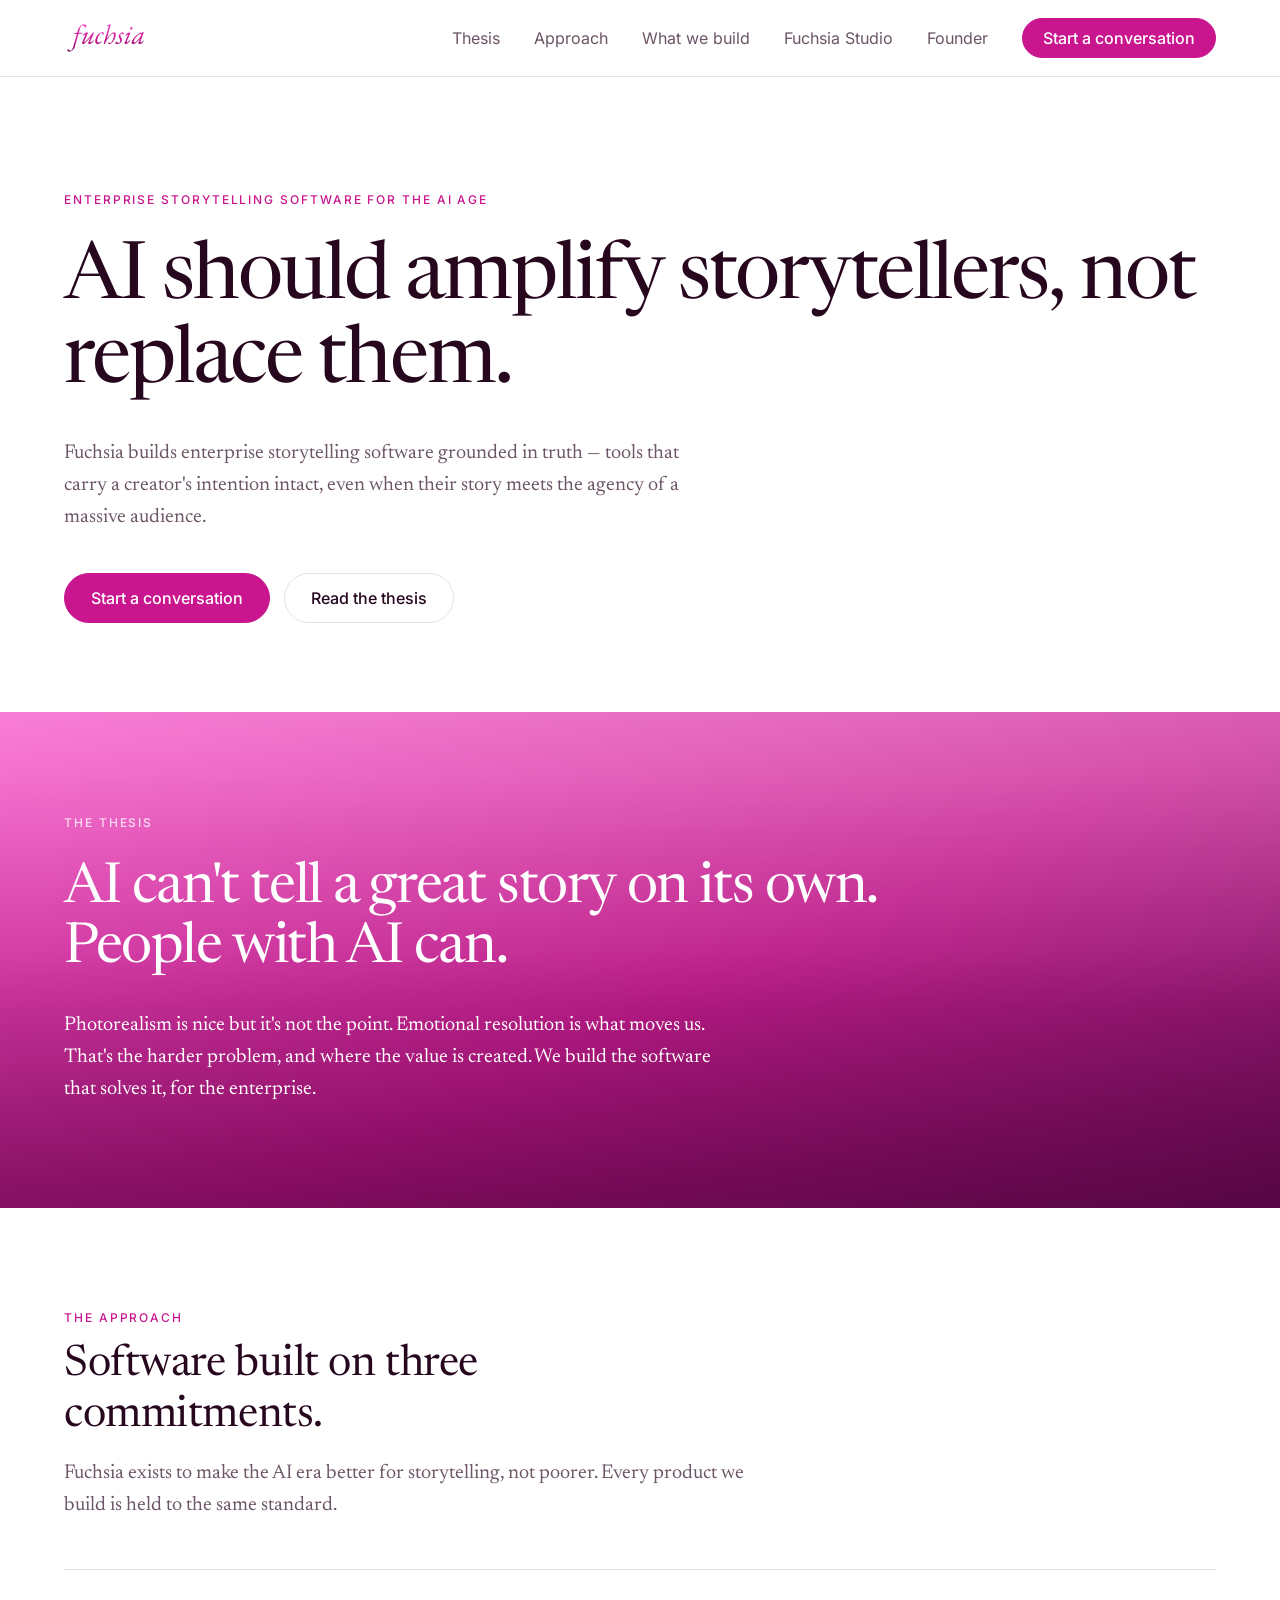
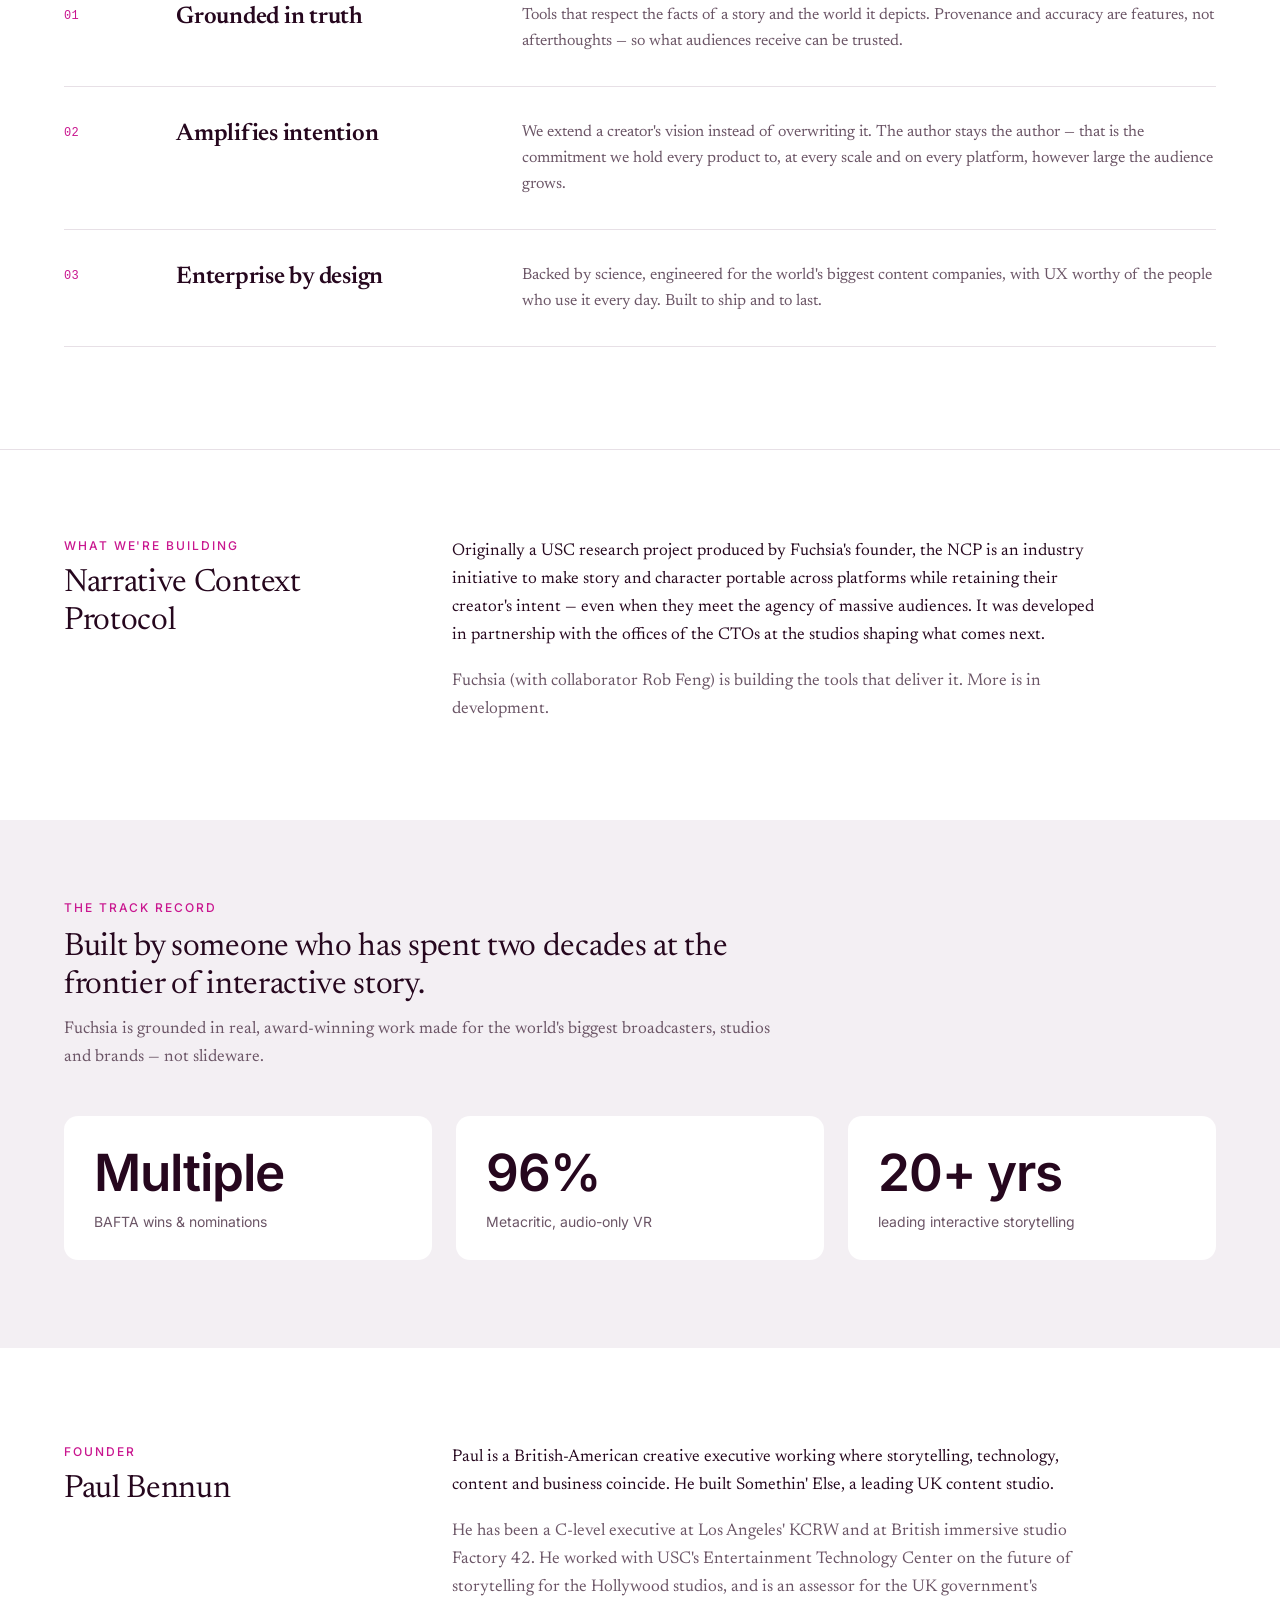
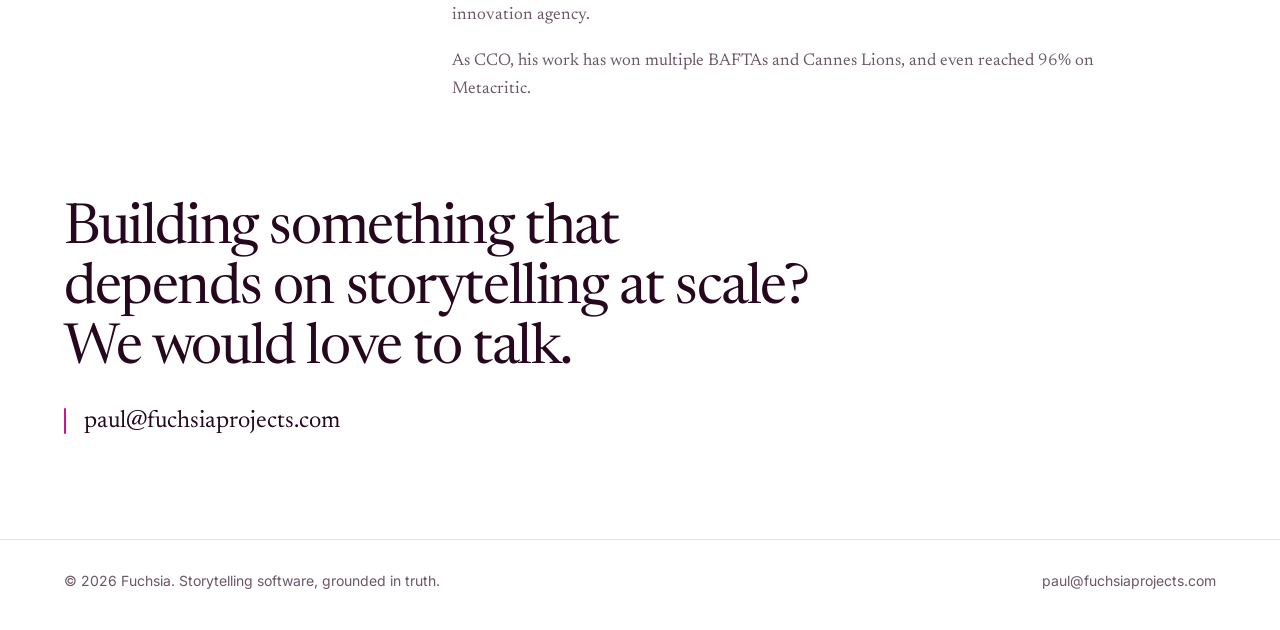
==== commit 3ff0ecfb: "site: act 5 of the launch flip — the front door names Fuchsia Studio (PROPOSAL, unruled) The meta de" ====
--- a/index.html
+++ b/index.html
@@ -1,12 +1,27 @@
 <!DOCTYPE html>
+<!--
+  ============================================================================
+  ACT 5 OF THE LAUNCH FLIP - PROPOSAL, NOT RULED. DO NOT MERGE.
+  docs/product/ship-sequence.md, "After the archive - the launch flip", act 5:
+  index.html's <meta name="description"> + <og:description>, and the nav item.
+
+  Paul ruled (#1534, 2026-08-22) that all three WAIT FOR LAUNCH DAY: the two
+  descriptions "stay company-positioning for now", and there is "no Fuchsia
+  Studio nav item" until then. The three edits below are the launch-day state,
+  drafted for his revision. He rules the copy; nothing here is ratified.
+
+  Each of the three has a second option recorded on the pull request. Delete
+  this comment when the strings are ruled.
+  ============================================================================
+-->
 <html lang="en">
 <head>
 <meta charset="UTF-8">
 <meta name="viewport" content="width=device-width, initial-scale=1.0">
 <title>Fuchsia — Storytelling software for the age of AI</title>
-<meta name="description" content="Fuchsia builds enterprise storytelling software grounded in truth — tools that amplify a creator's intention instead of replacing it, even at the scale of millions.">
+<meta name="description" content="Fuchsia builds enterprise storytelling software grounded in truth. Our first product, Fuchsia Studio, is a Narrative Audio Workstation for Mac.">
 <meta property="og:title" content="Fuchsia — Storytelling software for the age of AI">
-<meta property="og:description" content="Enterprise storytelling software grounded in truth. We amplify creators, not replace them.">
+<meta property="og:description" content="Enterprise storytelling software grounded in truth. We amplify creators, not replace them. Our first product, Fuchsia Studio, is a Narrative Audio Workstation for Mac.">
 <meta property="og:type" content="website">
 <meta name="robots" content="noindex,nofollow">
 <link rel="icon" type="image/svg+xml" href="icon.svg">
@@ -237,6 +252,7 @@
       <a href="#thesis">Thesis</a>
       <a href="#approach">Approach</a>
       <a href="#build">What we build</a>
+      <a href="studio.html">Fuchsia Studio</a>
       <a href="#founder">Founder</a>
       <a class="btn btn-sm" href="#contact">Start a conversation</a>
     </nav>
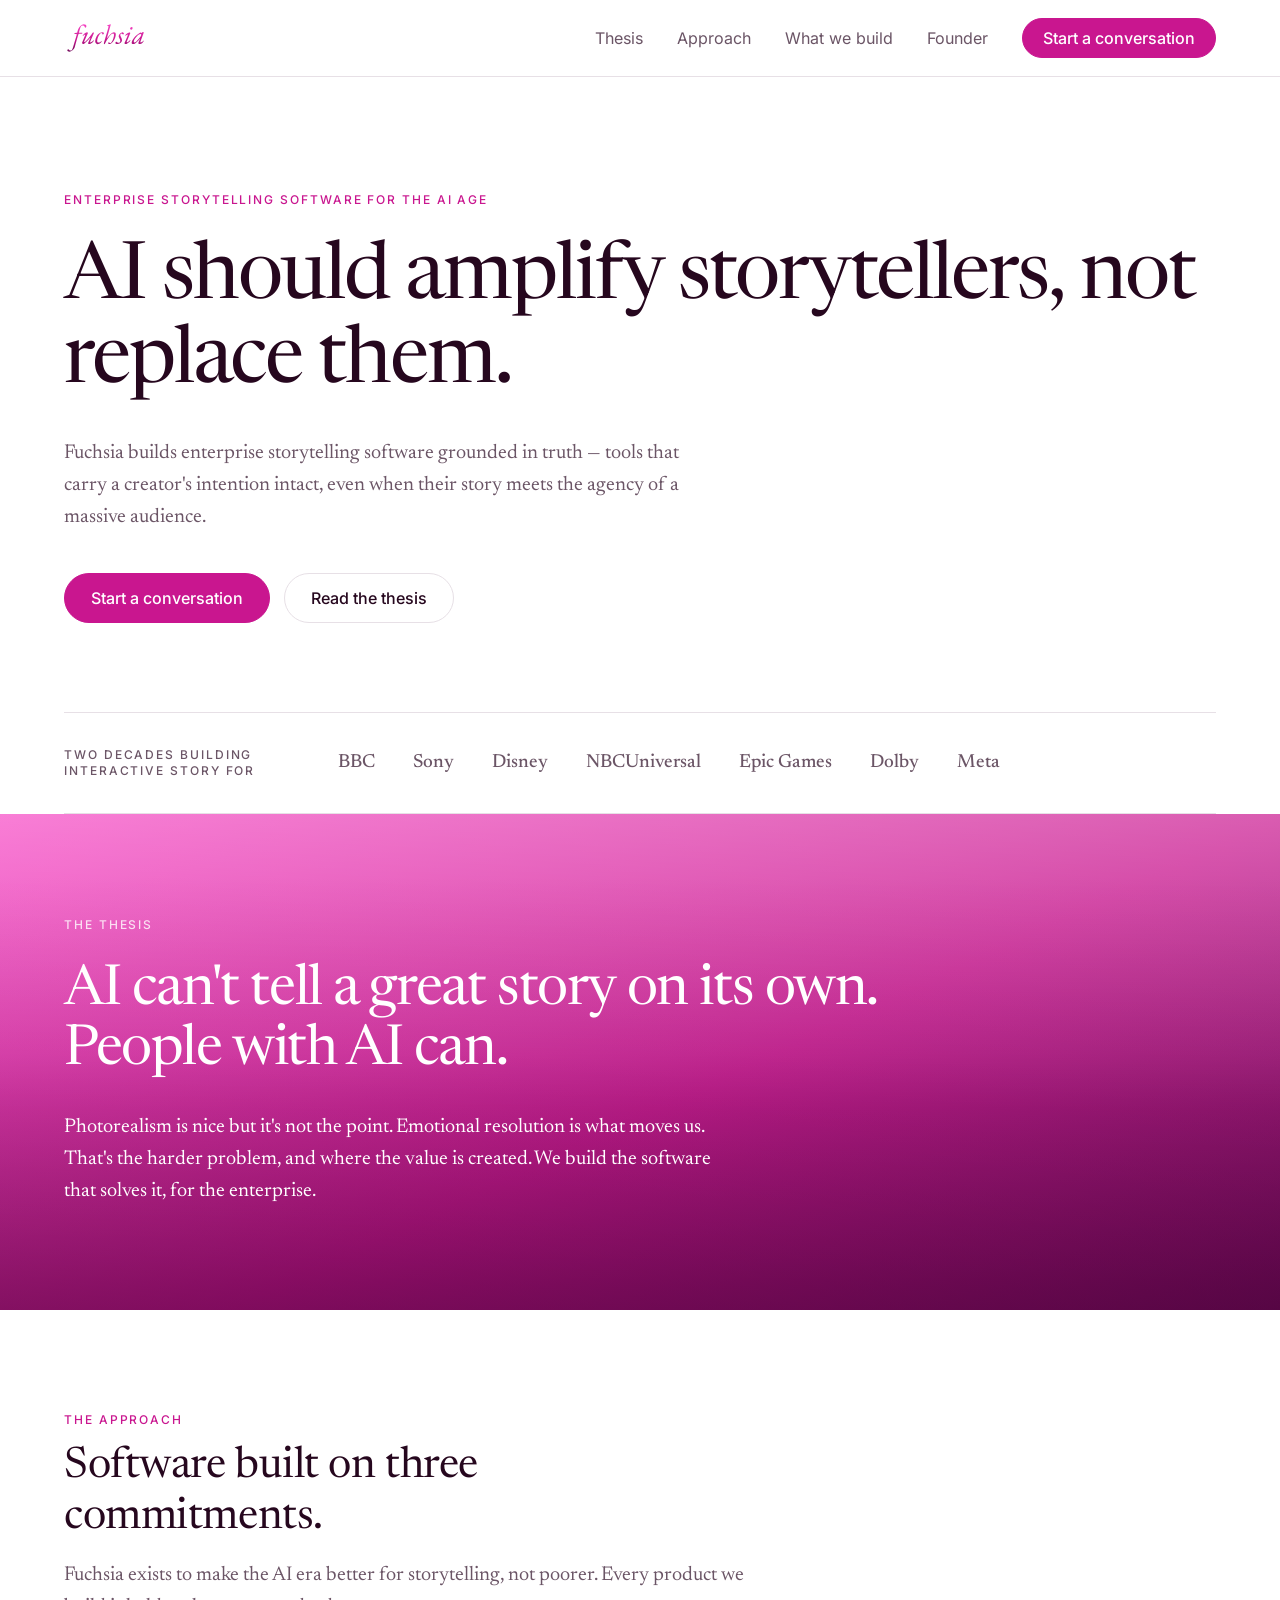
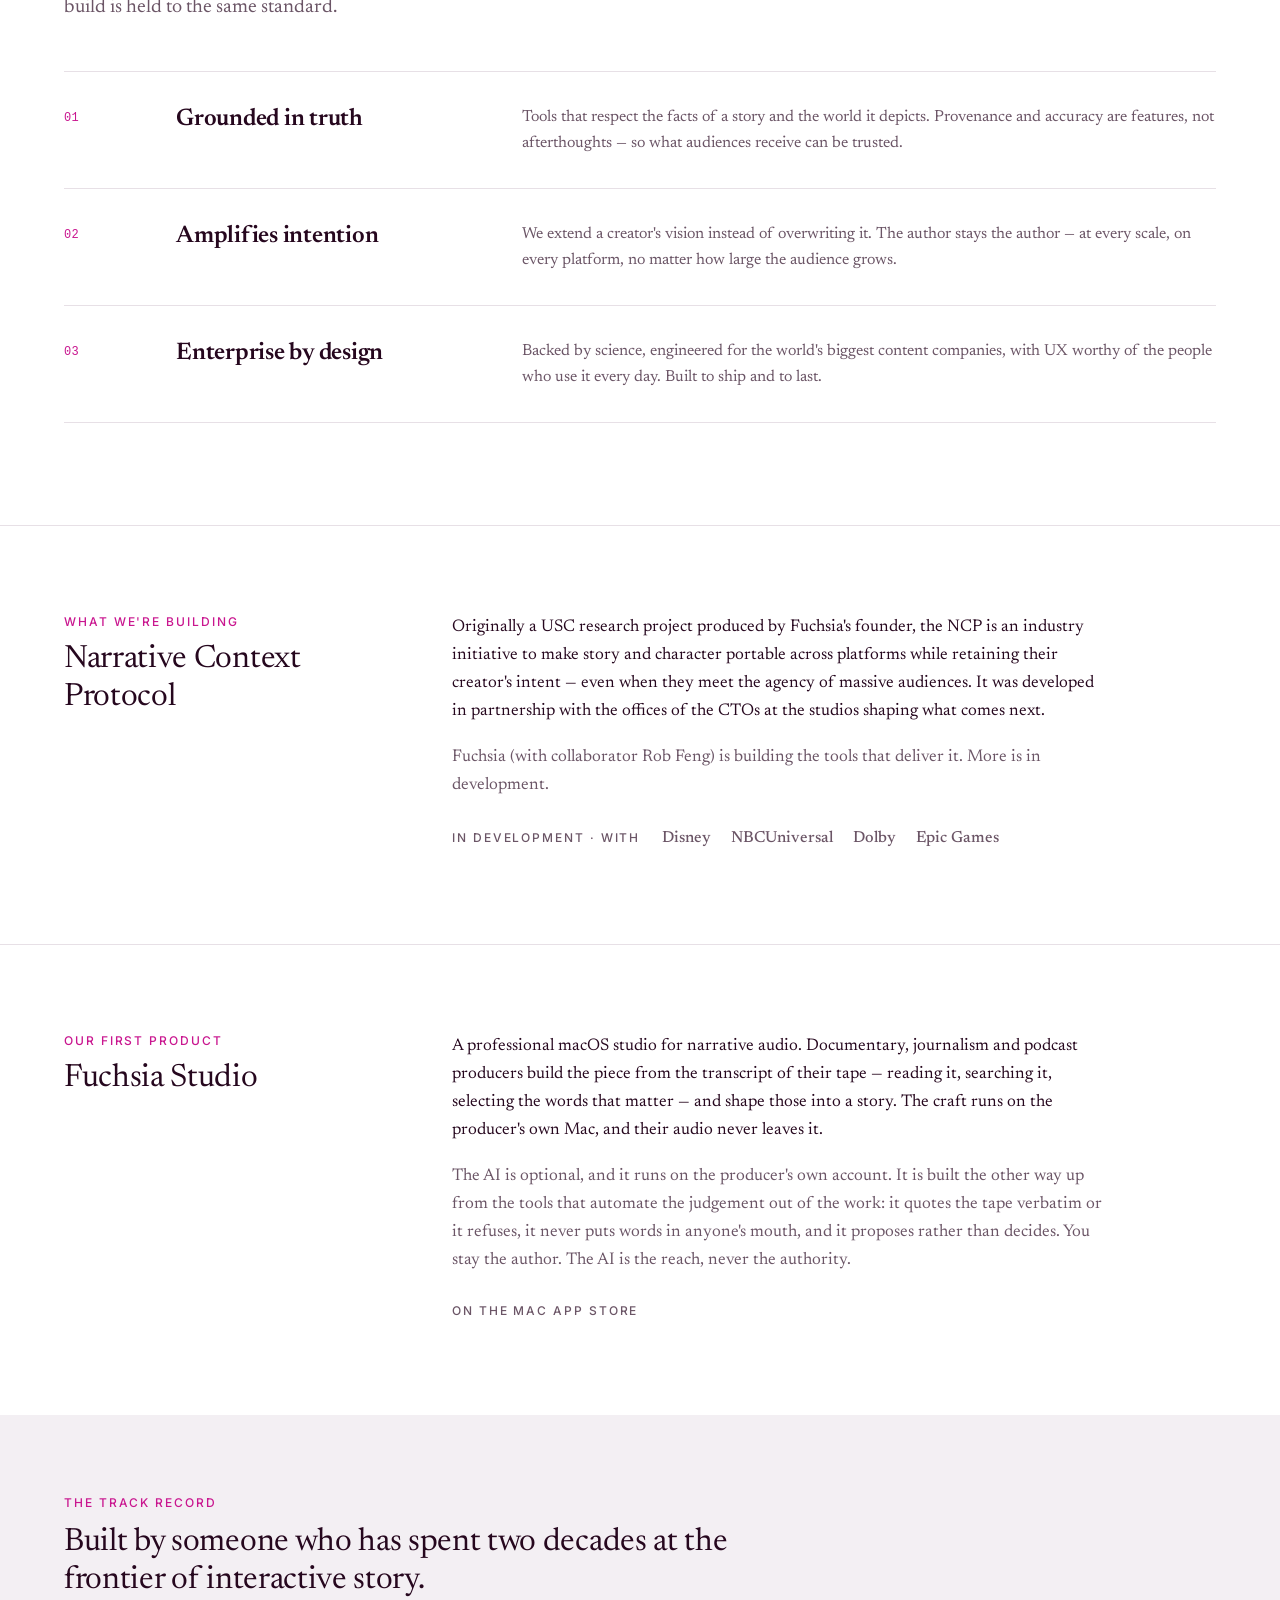
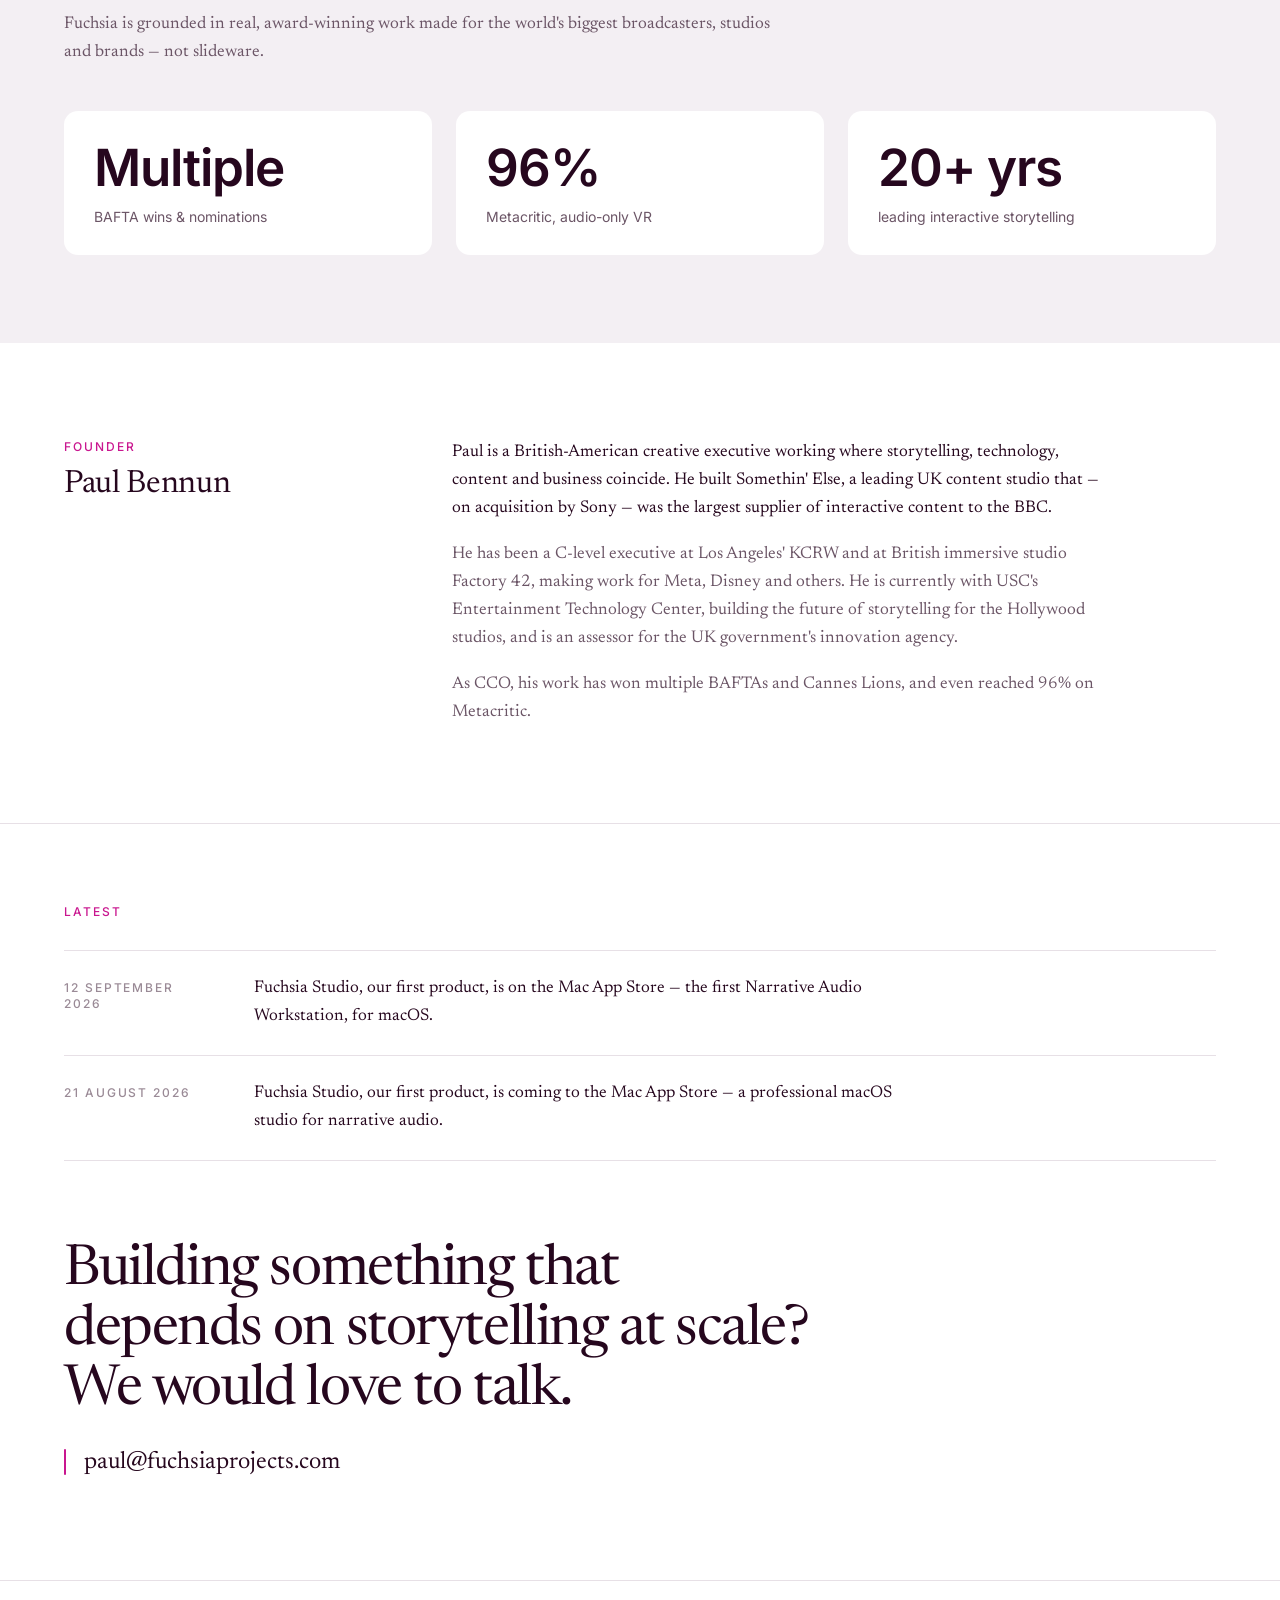
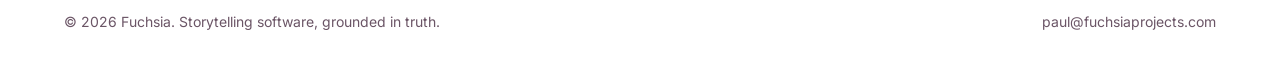
==== commit 8ad181b8: "site: two homepage sentences went false at 20:27 on 12 September — the label and a new dated row Fuc" ====
--- a/index.html
+++ b/index.html
@@ -1,27 +1,12 @@
 <!DOCTYPE html>
-<!--
-  ============================================================================
-  ACT 5 OF THE LAUNCH FLIP - PROPOSAL, NOT RULED. DO NOT MERGE.
-  docs/product/ship-sequence.md, "After the archive - the launch flip", act 5:
-  index.html's <meta name="description"> + <og:description>, and the nav item.
-
-  Paul ruled (#1534, 2026-08-22) that all three WAIT FOR LAUNCH DAY: the two
-  descriptions "stay company-positioning for now", and there is "no Fuchsia
-  Studio nav item" until then. The three edits below are the launch-day state,
-  drafted for his revision. He rules the copy; nothing here is ratified.
-
-  Each of the three has a second option recorded on the pull request. Delete
-  this comment when the strings are ruled.
-  ============================================================================
--->
 <html lang="en">
 <head>
 <meta charset="UTF-8">
 <meta name="viewport" content="width=device-width, initial-scale=1.0">
 <title>Fuchsia — Storytelling software for the age of AI</title>
-<meta name="description" content="Fuchsia builds enterprise storytelling software grounded in truth. Our first product, Fuchsia Studio, is a Narrative Audio Workstation for Mac.">
+<meta name="description" content="Fuchsia builds enterprise storytelling software grounded in truth — tools that amplify a creator's intention instead of replacing it, even at the scale of millions.">
 <meta property="og:title" content="Fuchsia — Storytelling software for the age of AI">
-<meta property="og:description" content="Enterprise storytelling software grounded in truth. We amplify creators, not replace them. Our first product, Fuchsia Studio, is a Narrative Audio Workstation for Mac.">
+<meta property="og:description" content="Enterprise storytelling software grounded in truth. We amplify creators, not replace them.">
 <meta property="og:type" content="website">
 <meta name="robots" content="noindex,nofollow">
 <link rel="icon" type="image/svg+xml" href="icon.svg">
@@ -211,6 +196,28 @@
   .partners-list{display:flex;align-items:center;gap:10px 20px;flex-wrap:wrap;list-style:none}
   .partners-list li{font-family:var(--font-display);font-size:16px;line-height:20px;font-weight:500;color:var(--color-ink-muted)}
 
+  /* Availability note under a product block — same treatment as .partners-label. */
+  .availability{
+    font-family:var(--font-ui);font-size:12px;line-height:16px;font-weight:500;
+    letter-spacing:var(--tracking-caps);text-transform:uppercase;color:var(--color-ink-muted);
+    padding-top:10px;
+  }
+
+  /* ── latest / updates ────────────────────────────────────────── */
+  .update-list{list-style:none;display:flex;flex-direction:column;border-top:1px solid var(--color-hairline)}
+  .update{
+    display:grid;grid-template-columns:150px minmax(0,1fr);gap:12px 40px;align-items:baseline;
+    padding-block:24px;border-bottom:1px solid var(--color-hairline);
+  }
+  .update-date{
+    font-family:var(--font-ui);font-size:12px;line-height:16px;font-weight:500;
+    letter-spacing:var(--tracking-caps);text-transform:uppercase;color:var(--color-ink-faint);
+  }
+  .update-body{font-family:var(--font-body);font-size:17px;line-height:28px;color:var(--color-ink);max-width:680px}
+  .update-body a{color:var(--color-brand);text-decoration:underline;text-underline-offset:3px}
+  .update-body a:hover{color:var(--color-brand-deep)}
+  @media(max-width:720px){.update{grid-template-columns:1fr;gap:6px}}
+
   /* ── track record ────────────────────────────────────────────── */
   .sunk{background:var(--color-surface-sunk)}
   .stats{display:grid;grid-template-columns:repeat(auto-fit,minmax(230px,1fr));gap:24px}
@@ -252,7 +259,6 @@
       <a href="#thesis">Thesis</a>
       <a href="#approach">Approach</a>
       <a href="#build">What we build</a>
-      <a href="studio.html">Fuchsia Studio</a>
       <a href="#founder">Founder</a>
       <a class="btn btn-sm" href="#contact">Start a conversation</a>
     </nav>
@@ -271,6 +277,15 @@
     </div>
   </section>
 
+  <div class="lane">
+    <div class="clients">
+      <p class="clients-label">Two decades building interactive story for</p>
+      <ul class="clients-list">
+        <li>BBC</li><li>Sony</li><li>Disney</li><li>NBCUniversal</li><li>Epic Games</li><li>Dolby</li><li>Meta</li>
+      </ul>
+    </div>
+  </div>
+
   <section class="band" id="thesis">
     <div class="lane band-inner">
       <span class="kicker kicker-on-brand">The thesis</span>
@@ -294,7 +309,7 @@
       <div class="row">
         <div class="row-num">02</div>
         <h3 class="row-title">Amplifies intention</h3>
-        <p class="row-body">We extend a creator's vision instead of overwriting it. The author stays the author — that is the commitment we hold every product to, at every scale and on every platform, however large the audience grows.</p>
+        <p class="row-body">We extend a creator's vision instead of overwriting it. The author stays the author — at every scale, on every platform, no matter how large the audience grows.</p>
       </div>
       <div class="row">
         <div class="row-num">03</div>
@@ -312,6 +327,22 @@
     <div class="split-body">
       <p class="prose">Originally a USC research project produced by Fuchsia's founder, the NCP is an industry initiative to make story and character portable across platforms while retaining their creator's intent — even when they meet the agency of massive audiences. It was developed in partnership with the offices of the CTOs at the studios shaping what comes next.</p>
       <p class="prose prose-quiet">Fuchsia (with collaborator Rob Feng) is building the tools that deliver it. More is in development.</p>
+      <div class="partners">
+        <span class="partners-label">In development · with</span>
+        <ul class="partners-list"><li>Disney</li><li>NBCUniversal</li><li>Dolby</li><li>Epic Games</li></ul>
+      </div>
+    </div>
+  </section>
+
+  <section class="lane split reveal" id="studio" style="border-top:1px solid var(--color-hairline);padding-block:clamp(56px,7vw,88px) clamp(64px,8vw,96px)">
+    <div class="split-label">
+      <span class="kicker">Our first product</span>
+      <h2 class="h-md">Fuchsia Studio</h2>
+    </div>
+    <div class="split-body">
+      <p class="prose">A professional macOS studio for narrative audio. Documentary, journalism and podcast producers build the piece from the transcript of their tape — reading it, searching it, selecting the words that matter — and shape those into a story. The craft runs on the producer's own Mac, and their audio never leaves it.</p>
+      <p class="prose prose-quiet">The AI is optional, and it runs on the producer's own account. It is built the other way up from the tools that automate the judgement out of the work: it quotes the tape verbatim or it refuses, it never puts words in anyone's mouth, and it proposes rather than decides. You stay the author. The AI is the reach, never the authority.</p>
+      <p class="availability">On the Mac App Store</p>
     </div>
   </section>
 
@@ -336,10 +367,26 @@
       <h2 class="h-md">Paul Bennun</h2>
     </div>
     <div class="split-body">
-      <p class="prose">Paul is a British-American creative executive working where storytelling, technology, content and business coincide. He built Somethin' Else, a leading UK content studio.</p>
-      <p class="prose prose-quiet">He has been a C-level executive at Los Angeles' KCRW and at British immersive studio Factory 42. He worked with USC's Entertainment Technology Center on the future of storytelling for the Hollywood studios, and is an assessor for the UK government's innovation agency.</p>
+      <p class="prose">Paul is a British-American creative executive working where storytelling, technology, content and business coincide. He built Somethin' Else, a leading UK content studio that — on acquisition by Sony — was the largest supplier of interactive content to the BBC.</p>
+      <p class="prose prose-quiet">He has been a C-level executive at Los Angeles' KCRW and at British immersive studio Factory 42, making work for Meta, Disney and others. He is currently with USC's Entertainment Technology Center, building the future of storytelling for the Hollywood studios, and is an assessor for the UK government's innovation agency.</p>
       <p class="prose prose-quiet">As CCO, his work has won multiple BAFTAs and Cannes Lions, and even reached 96% on Metacritic.</p>
     </div>
+  </section>
+
+  <section class="lane section reveal" id="latest" style="border-top:1px solid var(--color-hairline);padding-block:clamp(56px,7vw,80px)">
+    <div class="section-head" style="margin-bottom:30px">
+      <span class="kicker">Latest</span>
+    </div>
+    <ul class="update-list">
+      <li class="update">
+        <time class="update-date" datetime="2026-09-12">12 September 2026</time>
+        <p class="update-body">Fuchsia Studio, our first product, is on the Mac App Store — the first Narrative Audio Workstation, for macOS.</p>
+      </li>
+      <li class="update">
+        <time class="update-date" datetime="2026-08-21">21 August 2026</time>
+        <p class="update-body">Fuchsia Studio, our first product, is coming to the Mac App Store — a professional macOS studio for narrative audio.</p>
+      </li>
+    </ul>
   </section>
 
   <section class="lane closer" id="contact">
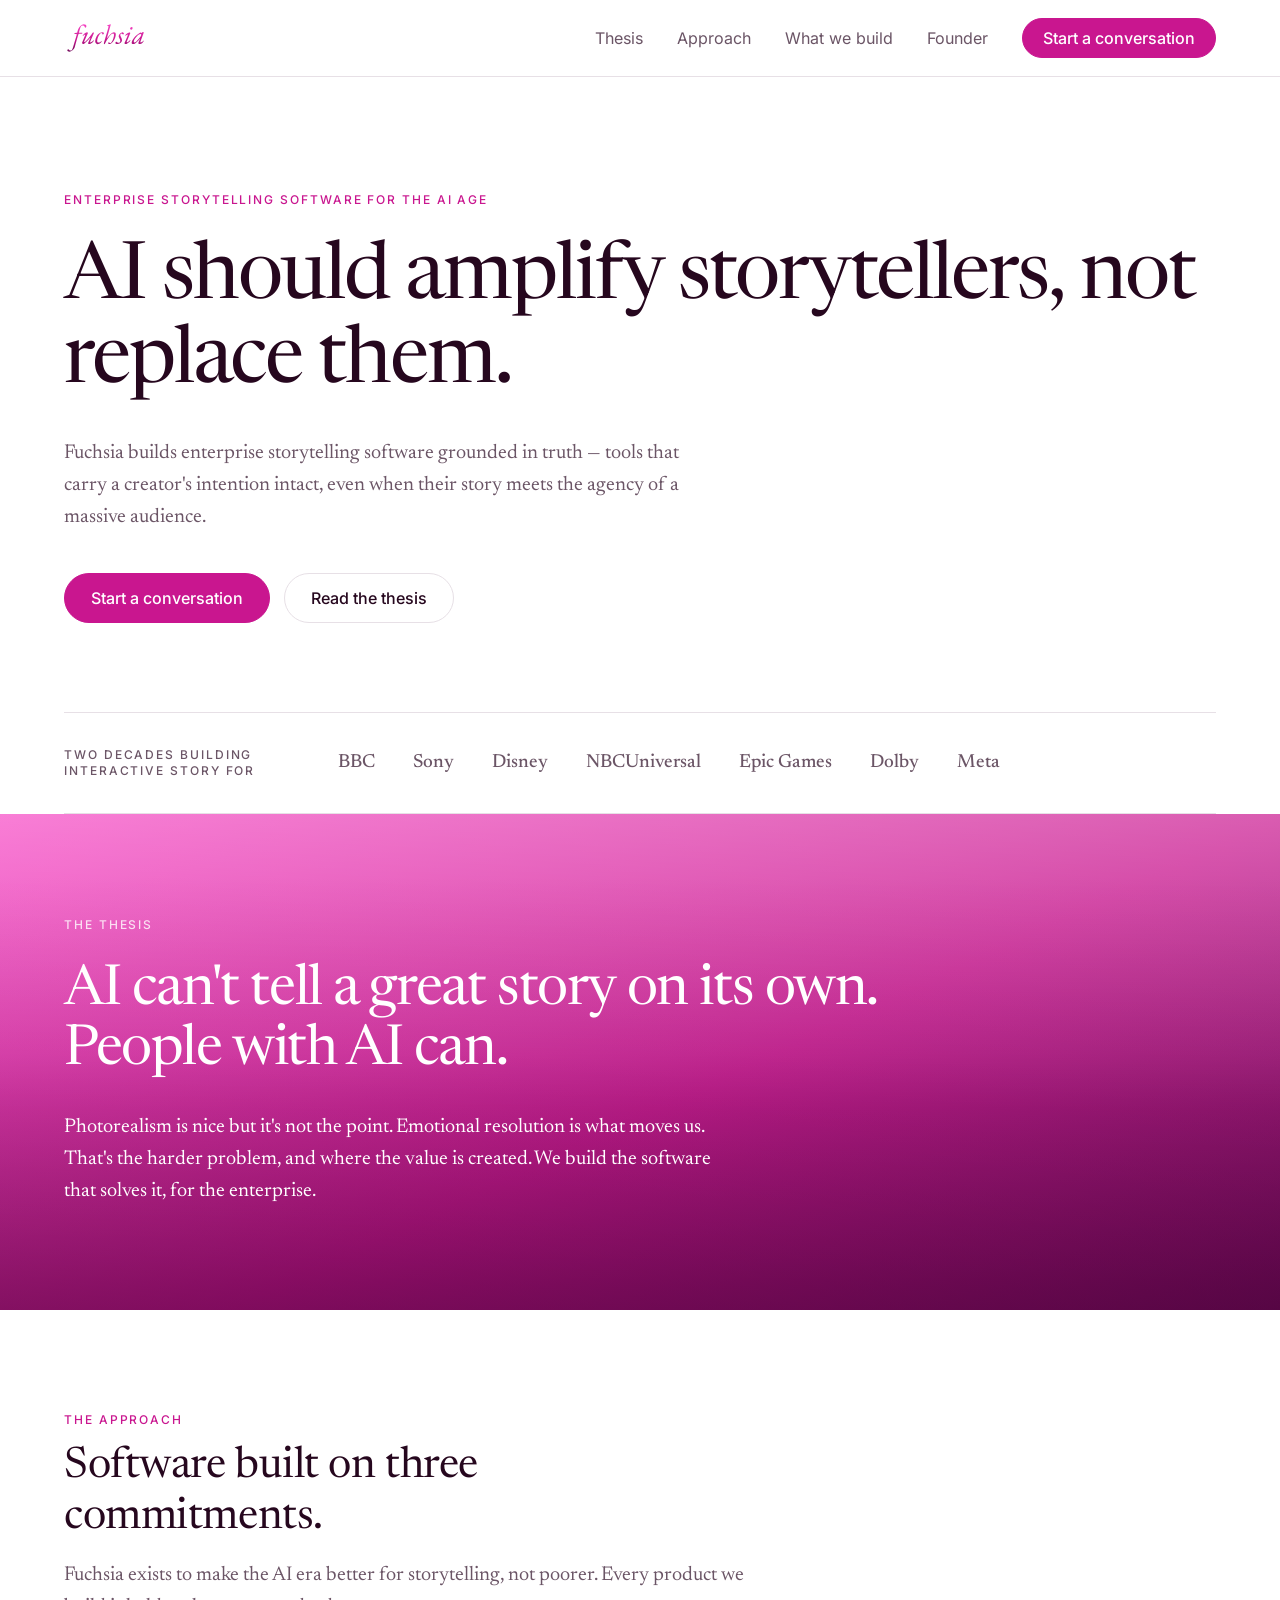
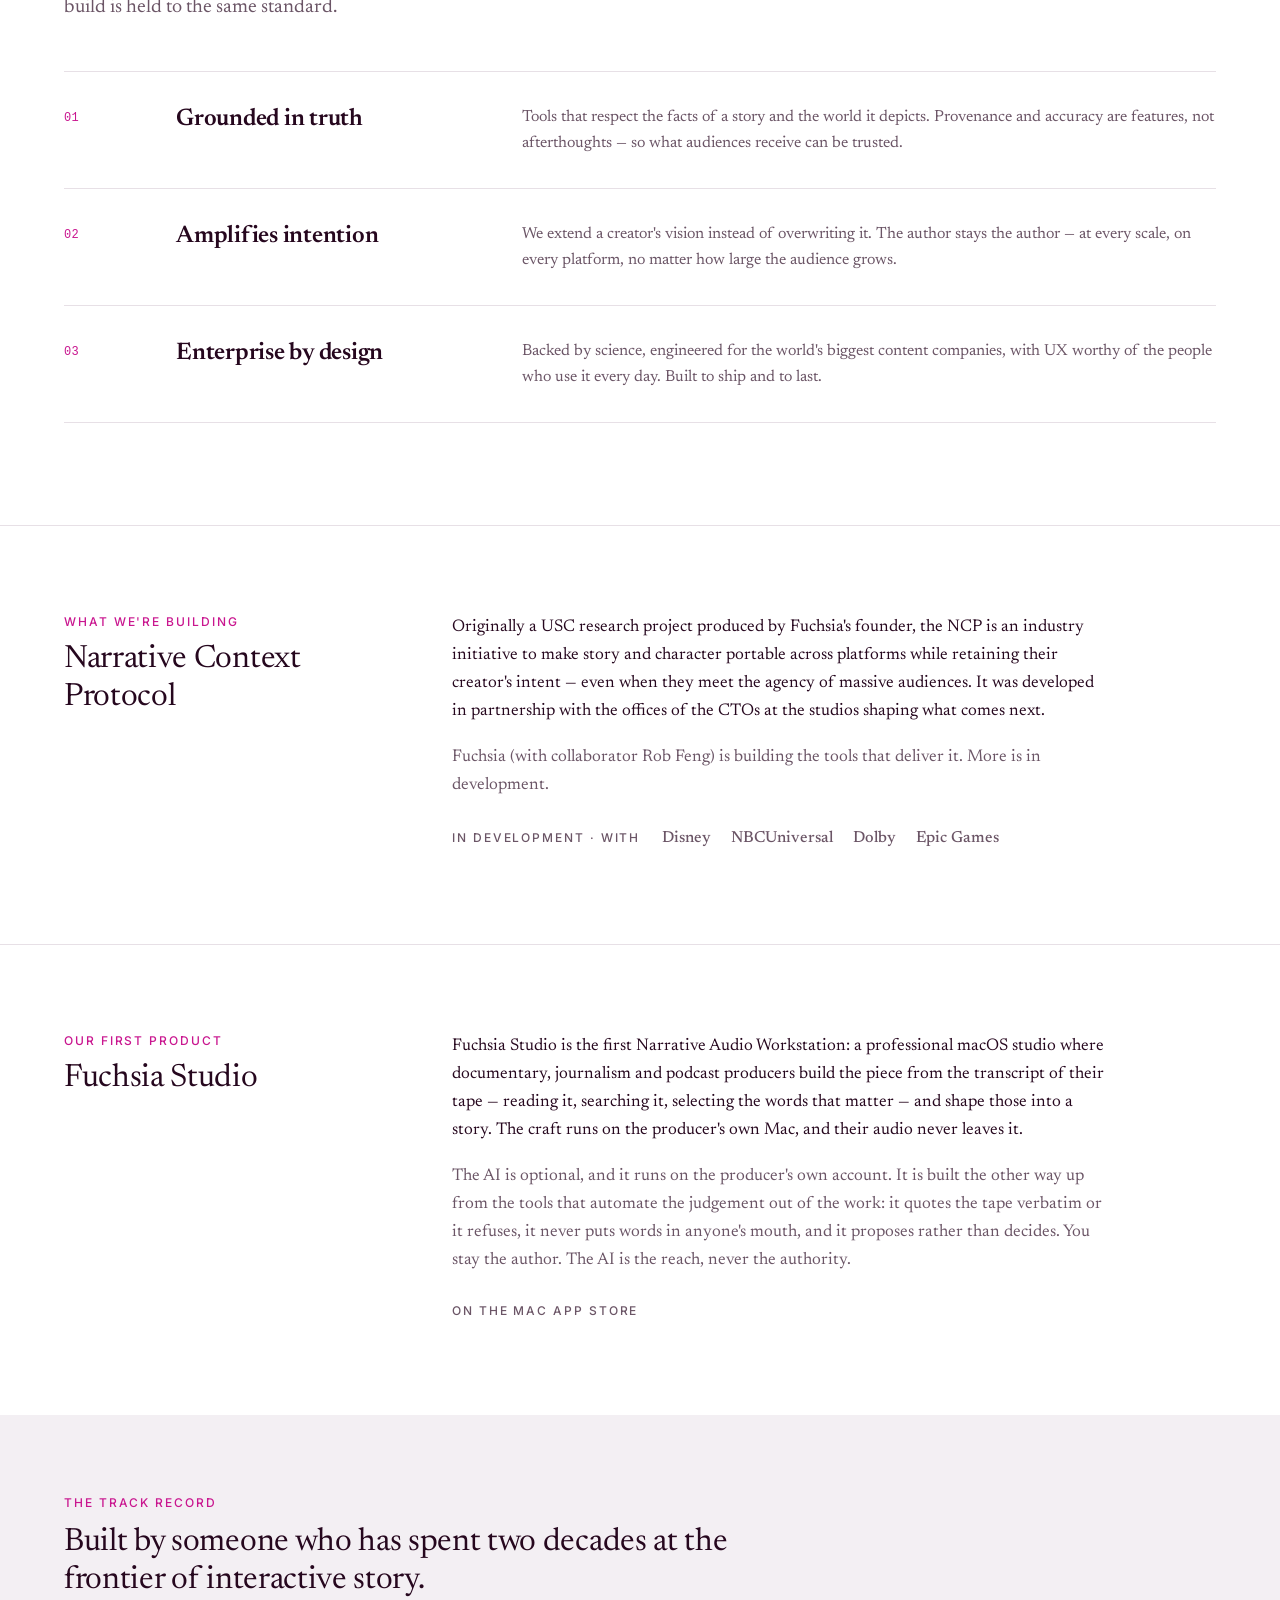
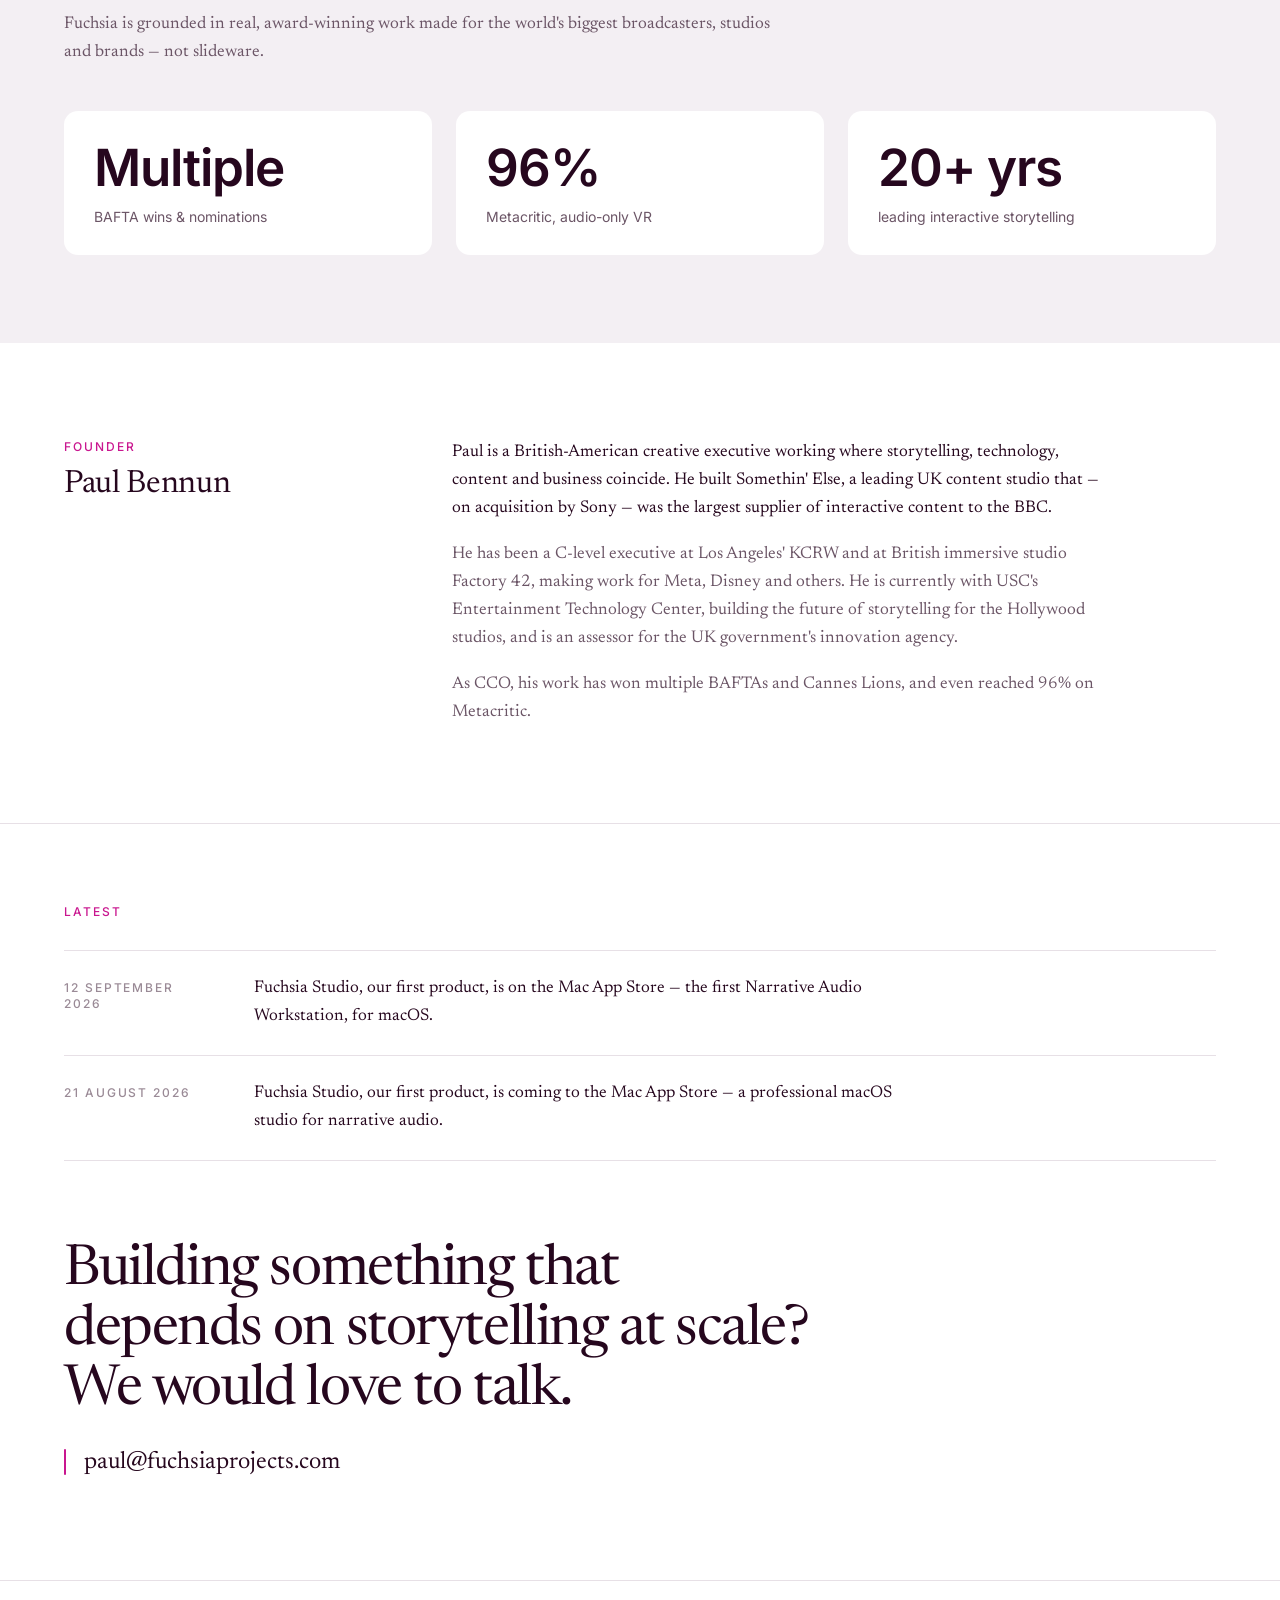
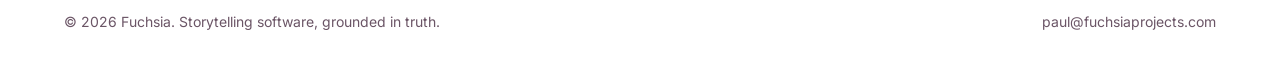
==== commit cbbd01f3: "site: Paul's ruled phrase was unbuilt on the homepage — "the first Narrative Audio Workstation" goes" ====
--- a/index.html
+++ b/index.html
@@ -340,7 +340,7 @@
       <h2 class="h-md">Fuchsia Studio</h2>
     </div>
     <div class="split-body">
-      <p class="prose">A professional macOS studio for narrative audio. Documentary, journalism and podcast producers build the piece from the transcript of their tape — reading it, searching it, selecting the words that matter — and shape those into a story. The craft runs on the producer's own Mac, and their audio never leaves it.</p>
+      <p class="prose">Fuchsia Studio is the first Narrative Audio Workstation: a professional macOS studio where documentary, journalism and podcast producers build the piece from the transcript of their tape — reading it, searching it, selecting the words that matter — and shape those into a story. The craft runs on the producer's own Mac, and their audio never leaves it.</p>
       <p class="prose prose-quiet">The AI is optional, and it runs on the producer's own account. It is built the other way up from the tools that automate the judgement out of the work: it quotes the tape verbatim or it refuses, it never puts words in anyone's mouth, and it proposes rather than decides. You stay the author. The AI is the reach, never the authority.</p>
       <p class="availability">On the Mac App Store</p>
     </div>
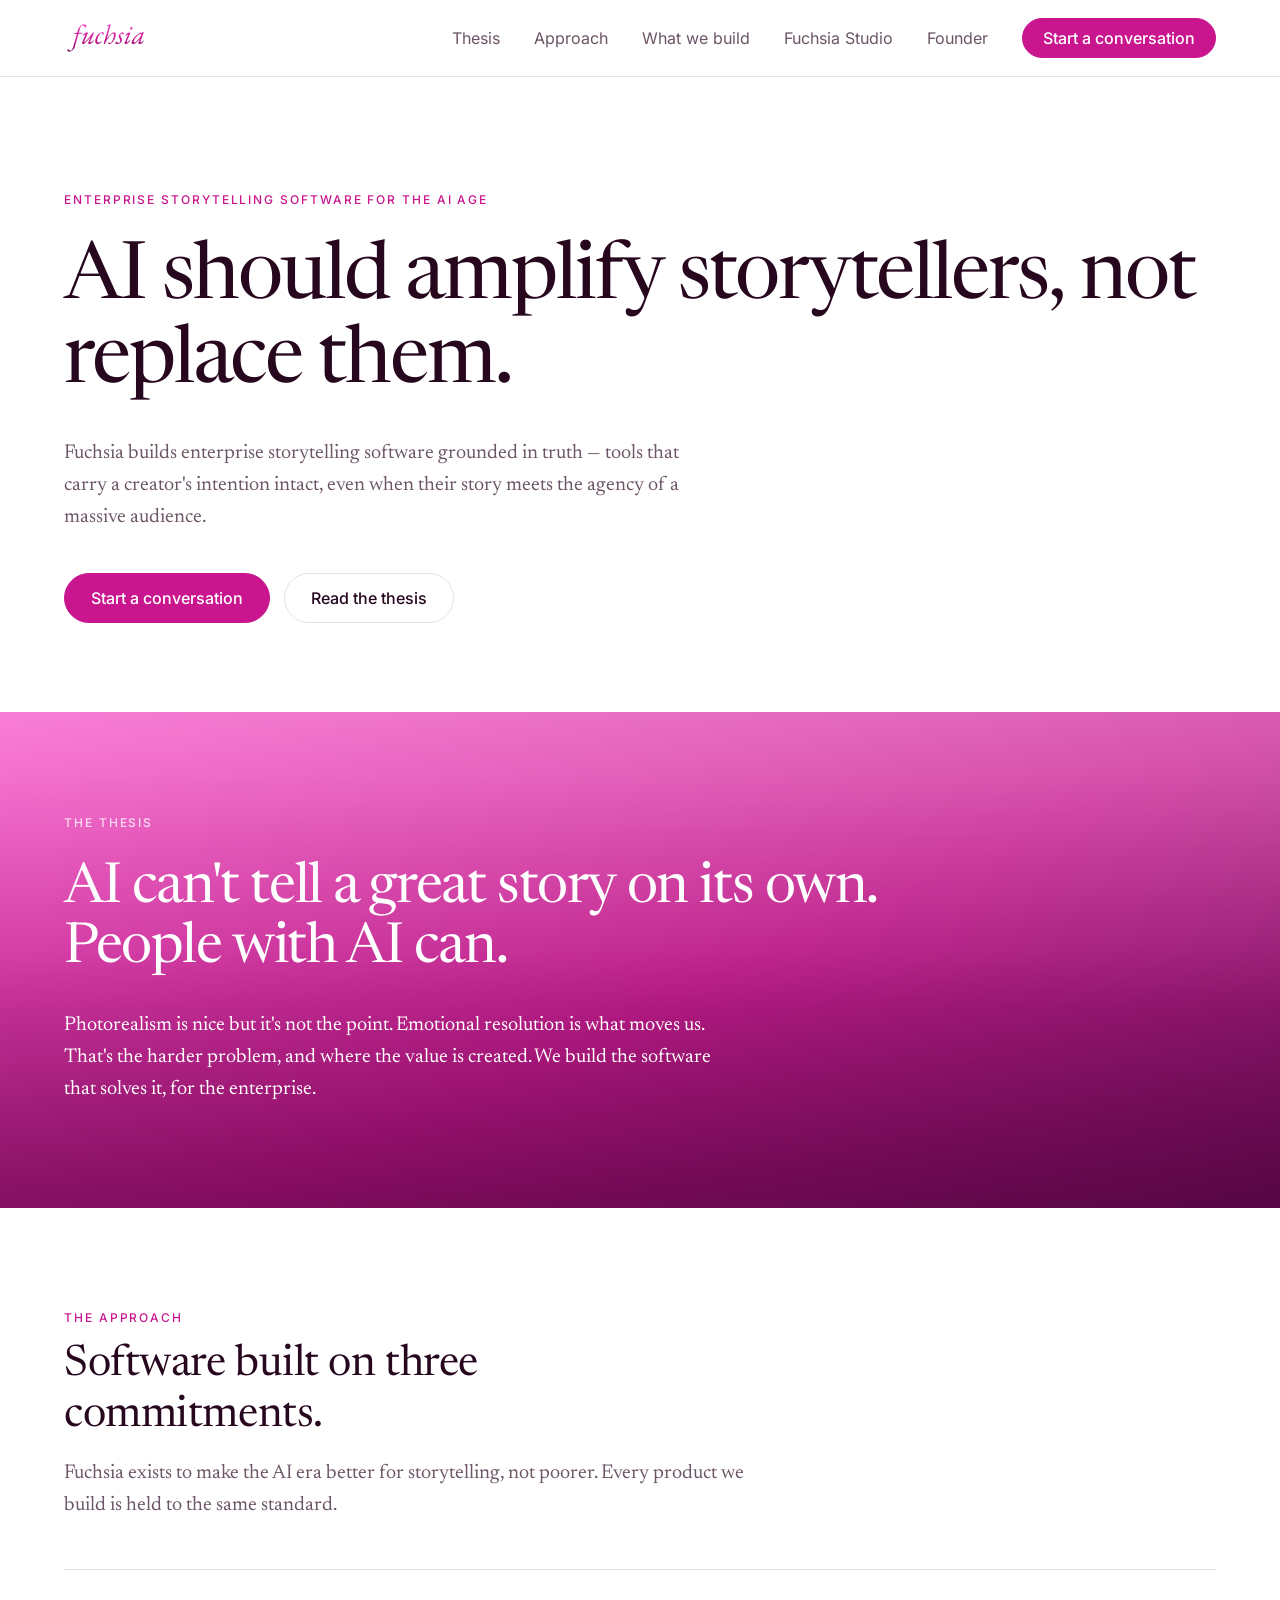
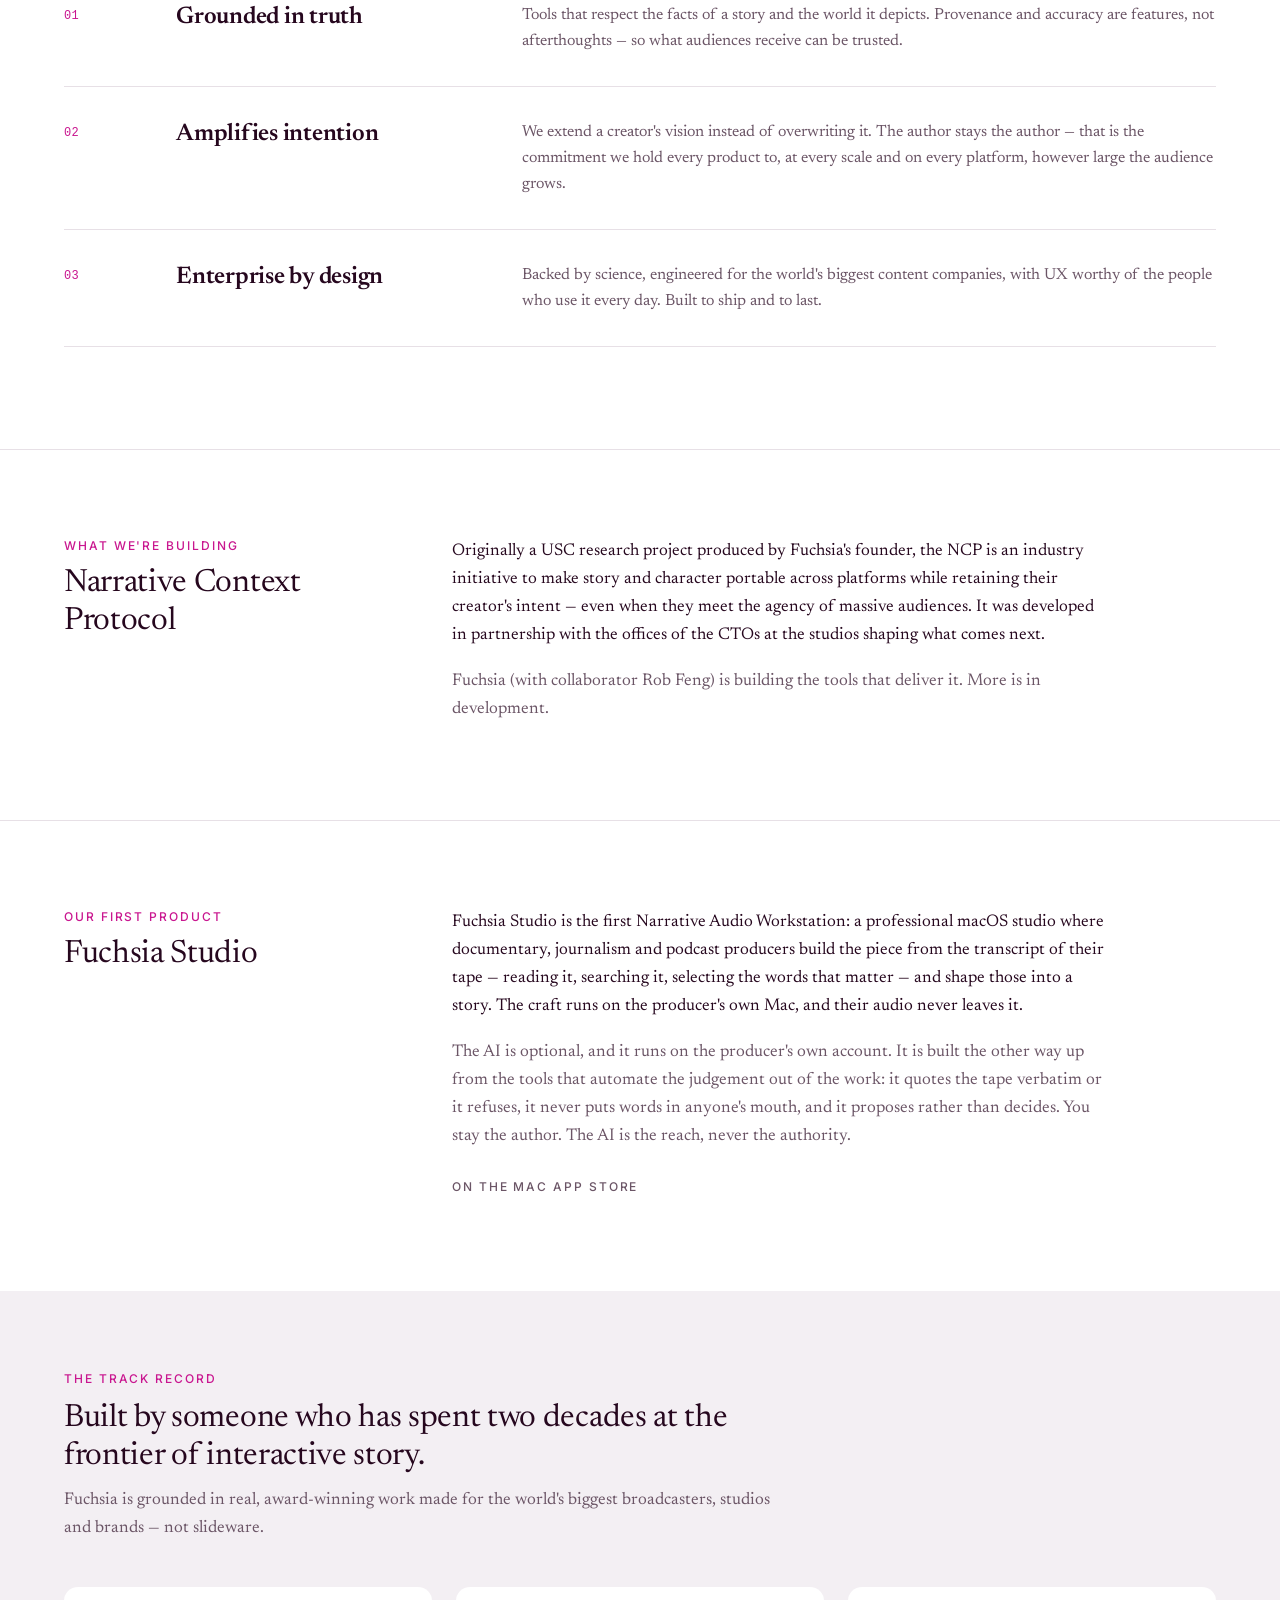
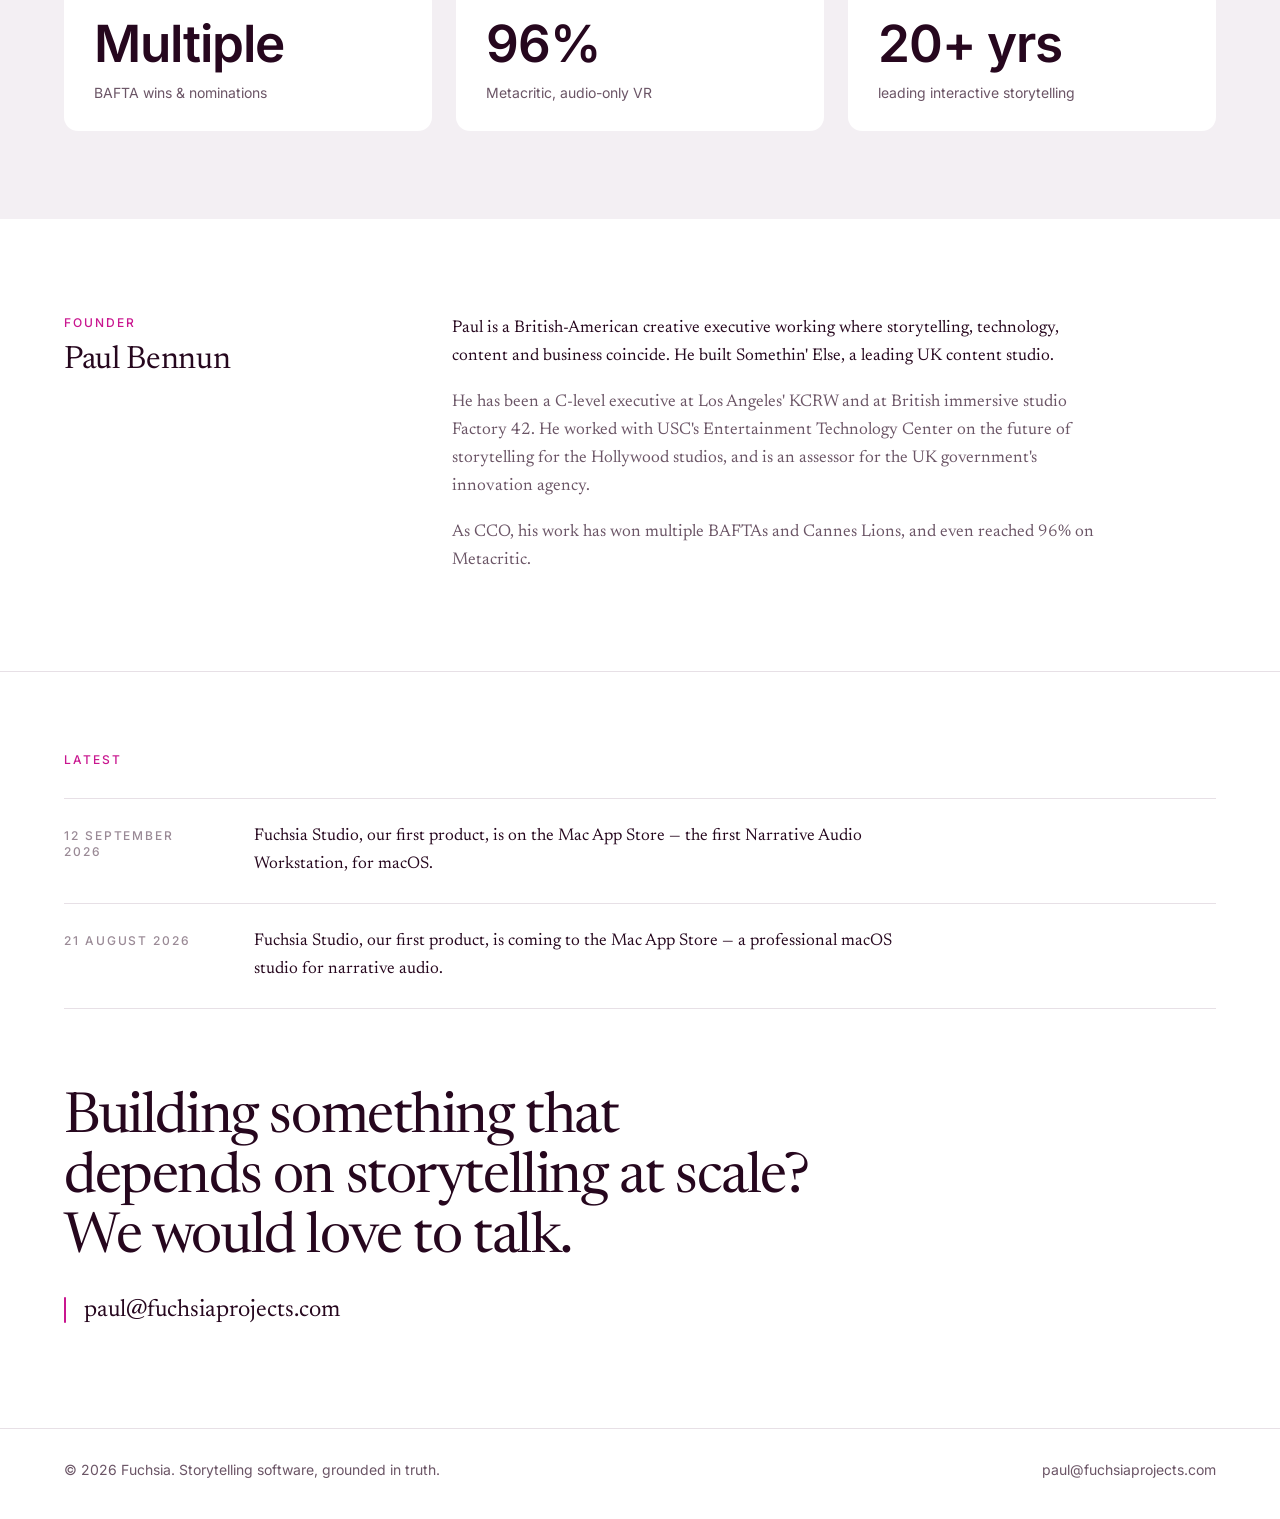
==== commit 61c3701a: "🛑 HOLD — the homepage says what Fuchsia Studio is, plus a Latest list for announcements (#19) * site" ====
--- a/index.html
+++ b/index.html
@@ -1,12 +1,27 @@
 <!DOCTYPE html>
+<!--
+  ============================================================================
+  ACT 5 OF THE LAUNCH FLIP - PROPOSAL, NOT RULED. DO NOT MERGE.
+  docs/product/ship-sequence.md, "After the archive - the launch flip", act 5:
+  index.html's <meta name="description"> + <og:description>, and the nav item.
+
+  Paul ruled (#1534, 2026-08-22) that all three WAIT FOR LAUNCH DAY: the two
+  descriptions "stay company-positioning for now", and there is "no Fuchsia
+  Studio nav item" until then. The three edits below are the launch-day state,
+  drafted for his revision. He rules the copy; nothing here is ratified.
+
+  Each of the three has a second option recorded on the pull request. Delete
+  this comment when the strings are ruled.
+  ============================================================================
+-->
 <html lang="en">
 <head>
 <meta charset="UTF-8">
 <meta name="viewport" content="width=device-width, initial-scale=1.0">
 <title>Fuchsia — Storytelling software for the age of AI</title>
-<meta name="description" content="Fuchsia builds enterprise storytelling software grounded in truth — tools that amplify a creator's intention instead of replacing it, even at the scale of millions.">
+<meta name="description" content="Fuchsia builds enterprise storytelling software grounded in truth. Our first product, Fuchsia Studio, is a Narrative Audio Workstation for Mac.">
 <meta property="og:title" content="Fuchsia — Storytelling software for the age of AI">
-<meta property="og:description" content="Enterprise storytelling software grounded in truth. We amplify creators, not replace them.">
+<meta property="og:description" content="Enterprise storytelling software grounded in truth. We amplify creators, not replace them. Our first product, Fuchsia Studio, is a Narrative Audio Workstation for Mac.">
 <meta property="og:type" content="website">
 <meta name="robots" content="noindex,nofollow">
 <link rel="icon" type="image/svg+xml" href="icon.svg">
@@ -259,6 +274,7 @@
       <a href="#thesis">Thesis</a>
       <a href="#approach">Approach</a>
       <a href="#build">What we build</a>
+      <a href="studio.html">Fuchsia Studio</a>
       <a href="#founder">Founder</a>
       <a class="btn btn-sm" href="#contact">Start a conversation</a>
     </nav>
@@ -276,15 +292,6 @@
       <a class="btn btn-ghost" href="#thesis">Read the thesis</a>
     </div>
   </section>
-
-  <div class="lane">
-    <div class="clients">
-      <p class="clients-label">Two decades building interactive story for</p>
-      <ul class="clients-list">
-        <li>BBC</li><li>Sony</li><li>Disney</li><li>NBCUniversal</li><li>Epic Games</li><li>Dolby</li><li>Meta</li>
-      </ul>
-    </div>
-  </div>
 
   <section class="band" id="thesis">
     <div class="lane band-inner">
@@ -309,7 +316,7 @@
       <div class="row">
         <div class="row-num">02</div>
         <h3 class="row-title">Amplifies intention</h3>
-        <p class="row-body">We extend a creator's vision instead of overwriting it. The author stays the author — at every scale, on every platform, no matter how large the audience grows.</p>
+        <p class="row-body">We extend a creator's vision instead of overwriting it. The author stays the author — that is the commitment we hold every product to, at every scale and on every platform, however large the audience grows.</p>
       </div>
       <div class="row">
         <div class="row-num">03</div>
@@ -327,10 +334,6 @@
     <div class="split-body">
       <p class="prose">Originally a USC research project produced by Fuchsia's founder, the NCP is an industry initiative to make story and character portable across platforms while retaining their creator's intent — even when they meet the agency of massive audiences. It was developed in partnership with the offices of the CTOs at the studios shaping what comes next.</p>
       <p class="prose prose-quiet">Fuchsia (with collaborator Rob Feng) is building the tools that deliver it. More is in development.</p>
-      <div class="partners">
-        <span class="partners-label">In development · with</span>
-        <ul class="partners-list"><li>Disney</li><li>NBCUniversal</li><li>Dolby</li><li>Epic Games</li></ul>
-      </div>
     </div>
   </section>
 
@@ -367,8 +370,8 @@
       <h2 class="h-md">Paul Bennun</h2>
     </div>
     <div class="split-body">
-      <p class="prose">Paul is a British-American creative executive working where storytelling, technology, content and business coincide. He built Somethin' Else, a leading UK content studio that — on acquisition by Sony — was the largest supplier of interactive content to the BBC.</p>
-      <p class="prose prose-quiet">He has been a C-level executive at Los Angeles' KCRW and at British immersive studio Factory 42, making work for Meta, Disney and others. He is currently with USC's Entertainment Technology Center, building the future of storytelling for the Hollywood studios, and is an assessor for the UK government's innovation agency.</p>
+      <p class="prose">Paul is a British-American creative executive working where storytelling, technology, content and business coincide. He built Somethin' Else, a leading UK content studio.</p>
+      <p class="prose prose-quiet">He has been a C-level executive at Los Angeles' KCRW and at British immersive studio Factory 42. He worked with USC's Entertainment Technology Center on the future of storytelling for the Hollywood studios, and is an assessor for the UK government's innovation agency.</p>
       <p class="prose prose-quiet">As CCO, his work has won multiple BAFTAs and Cannes Lions, and even reached 96% on Metacritic.</p>
     </div>
   </section>
